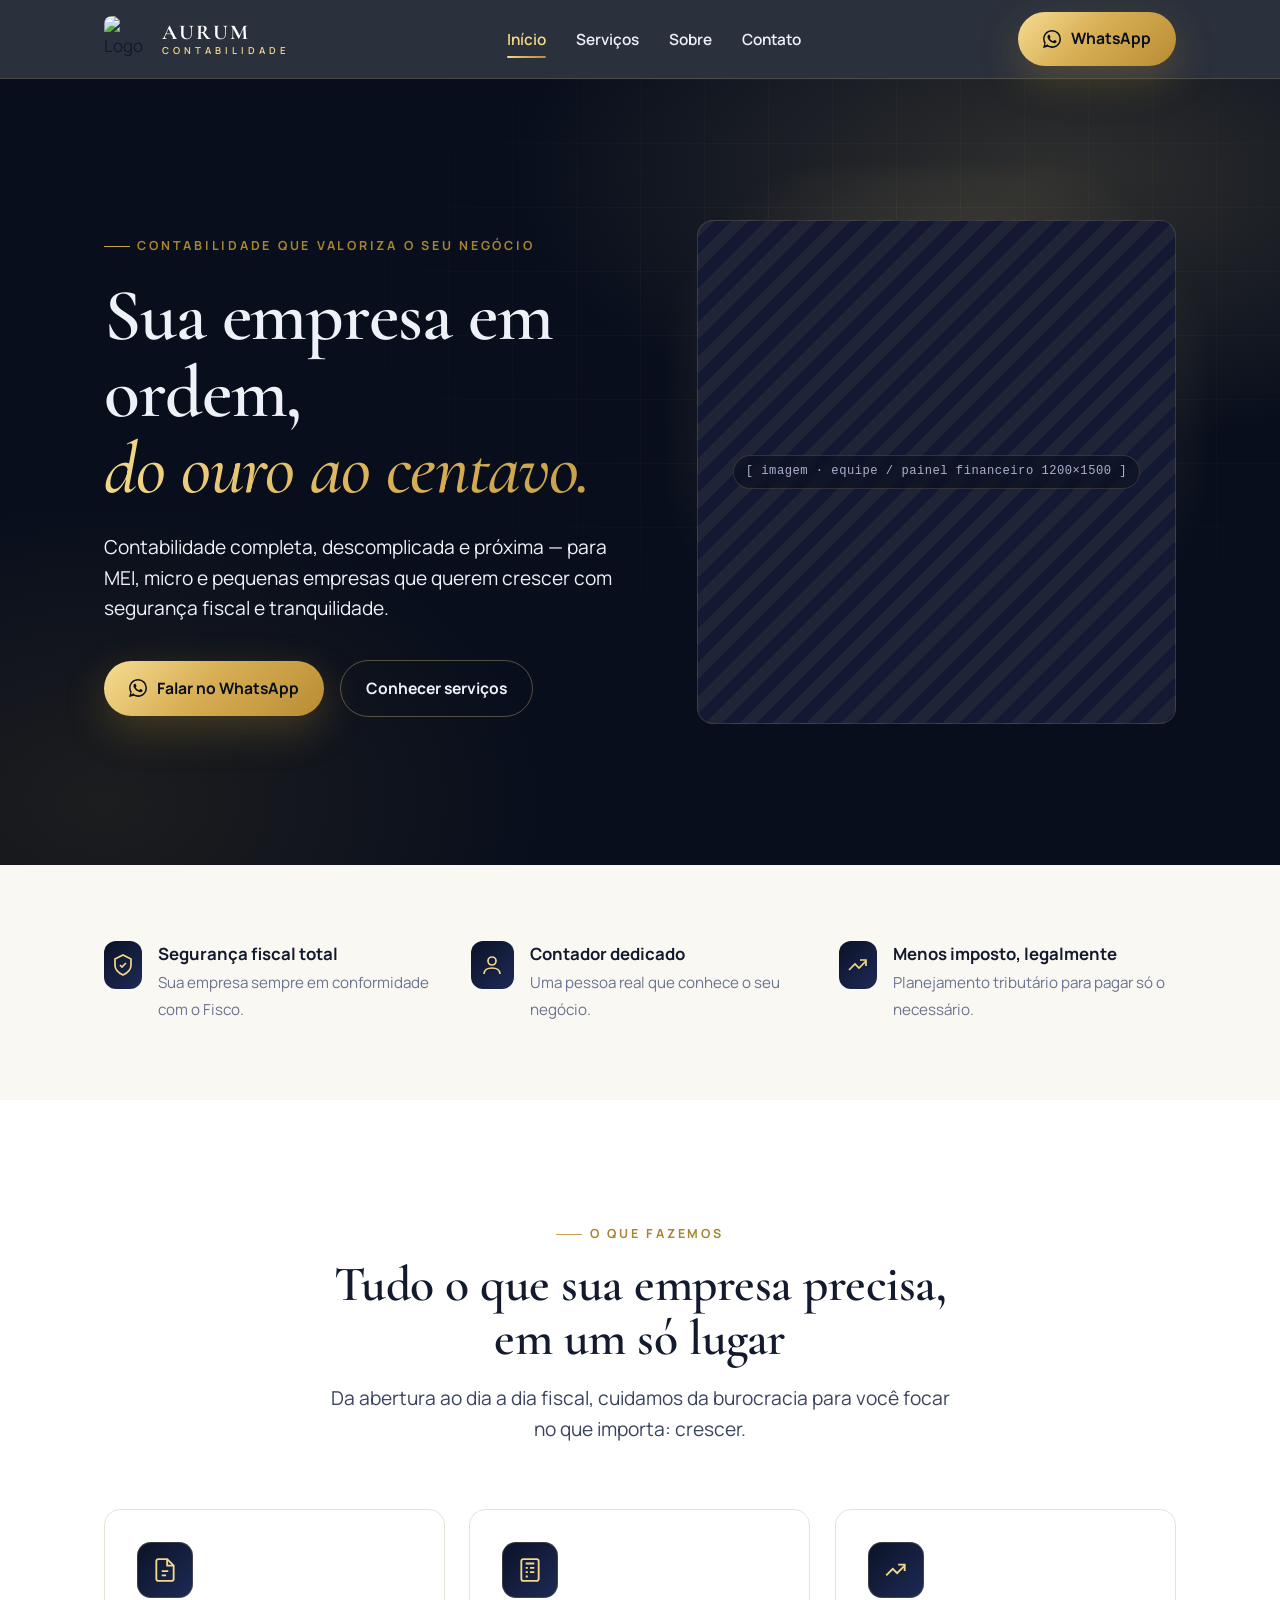
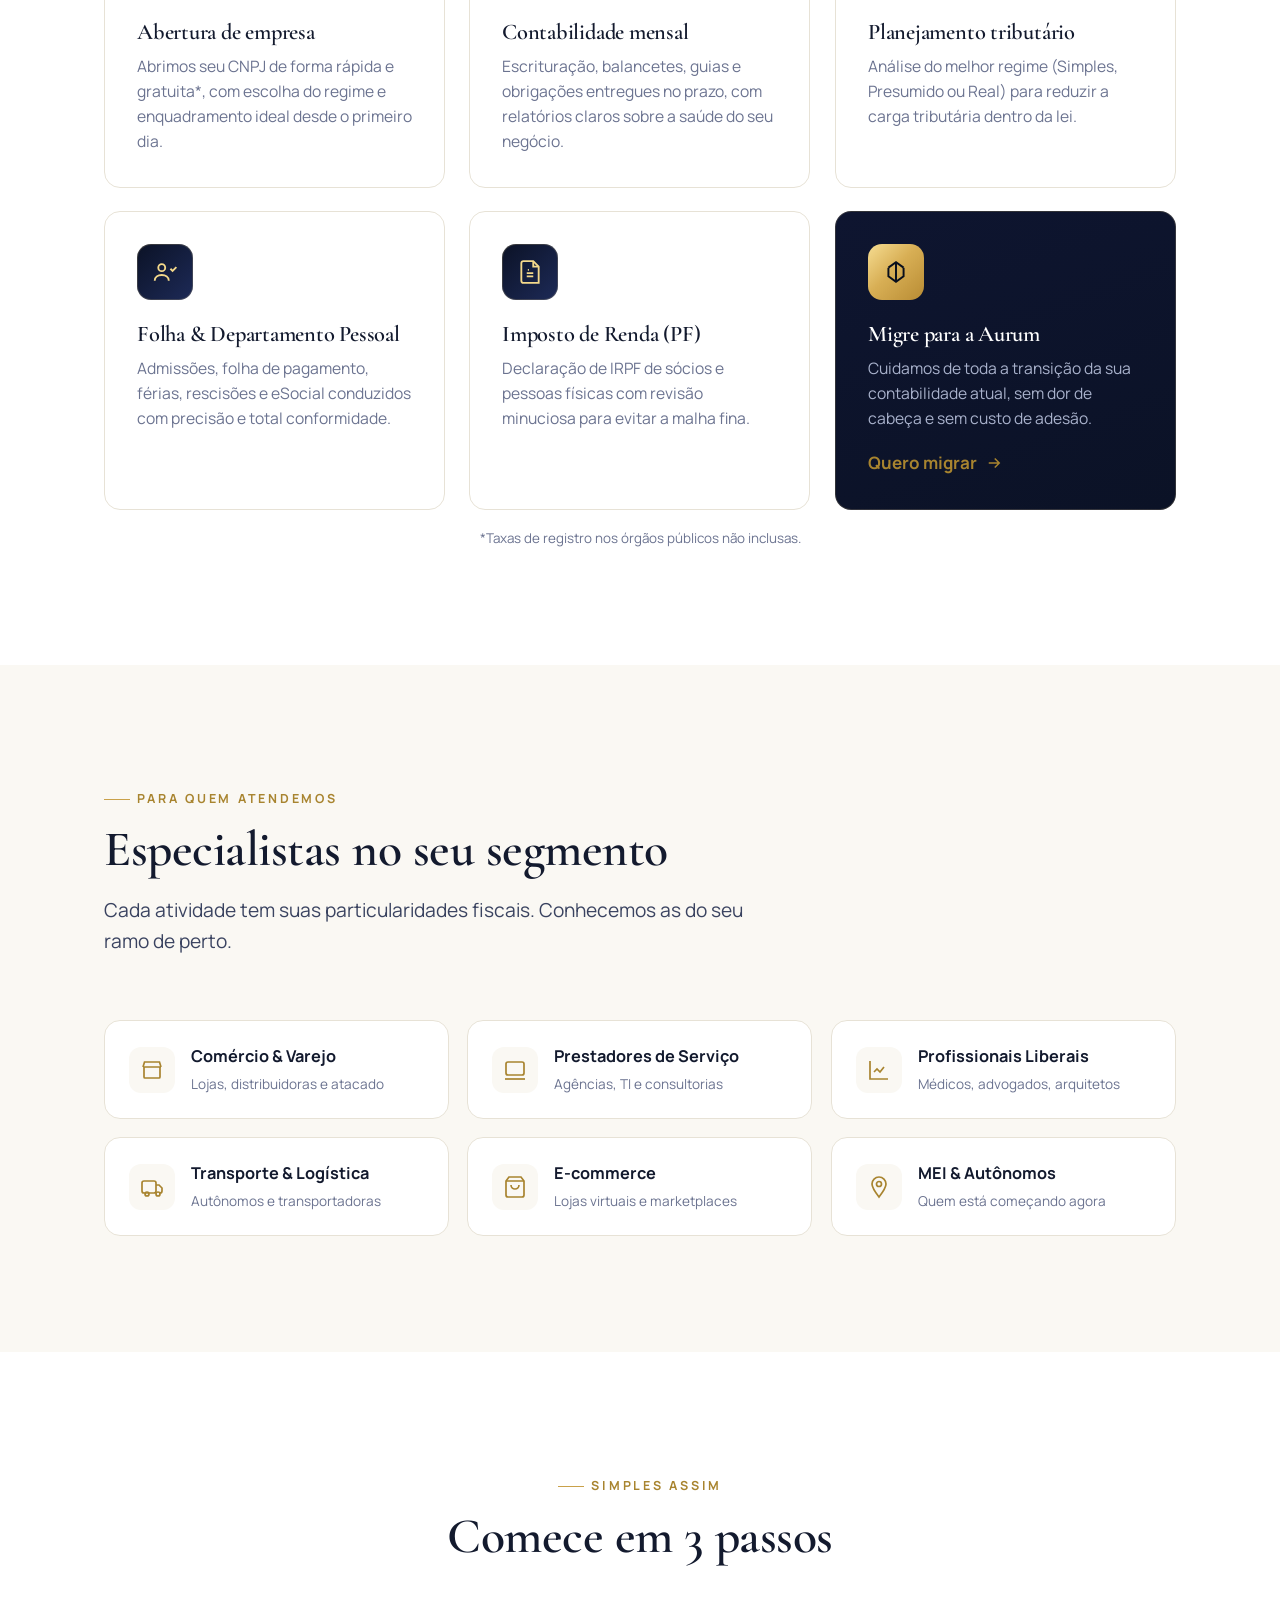
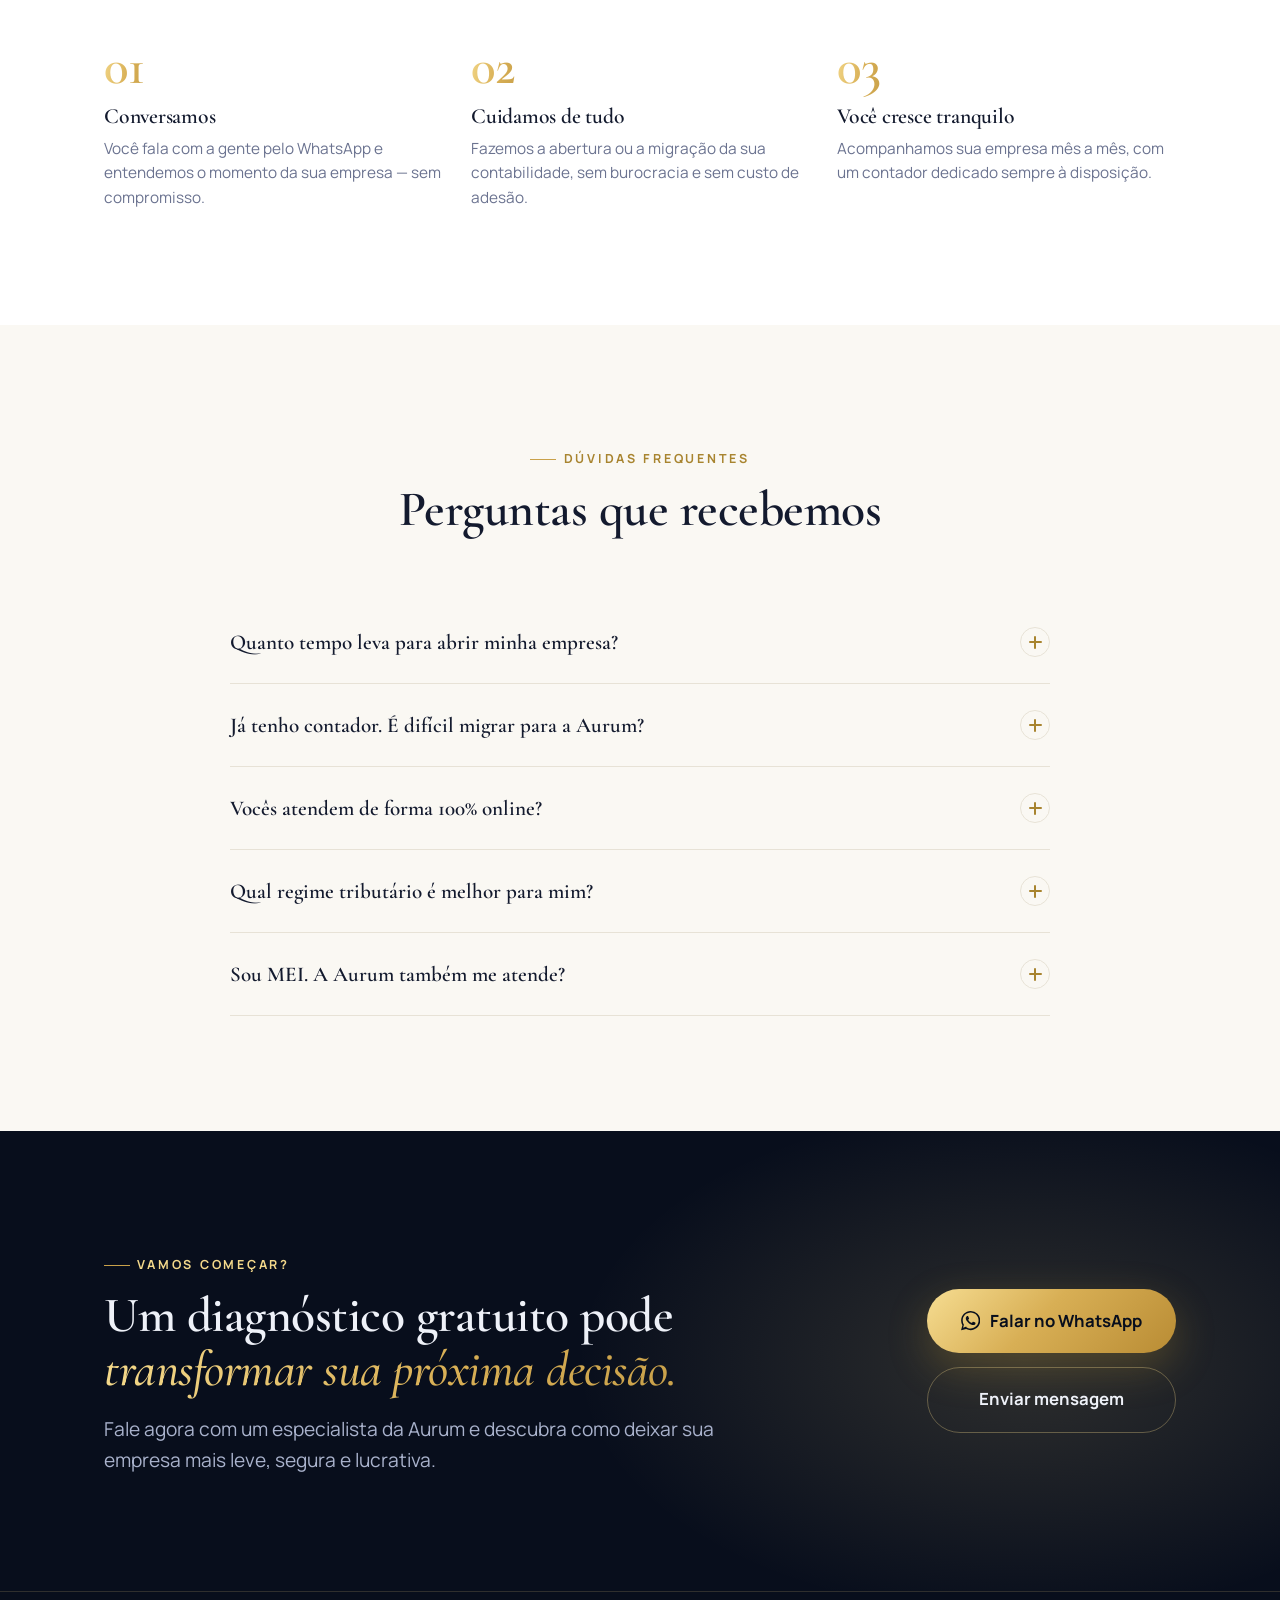
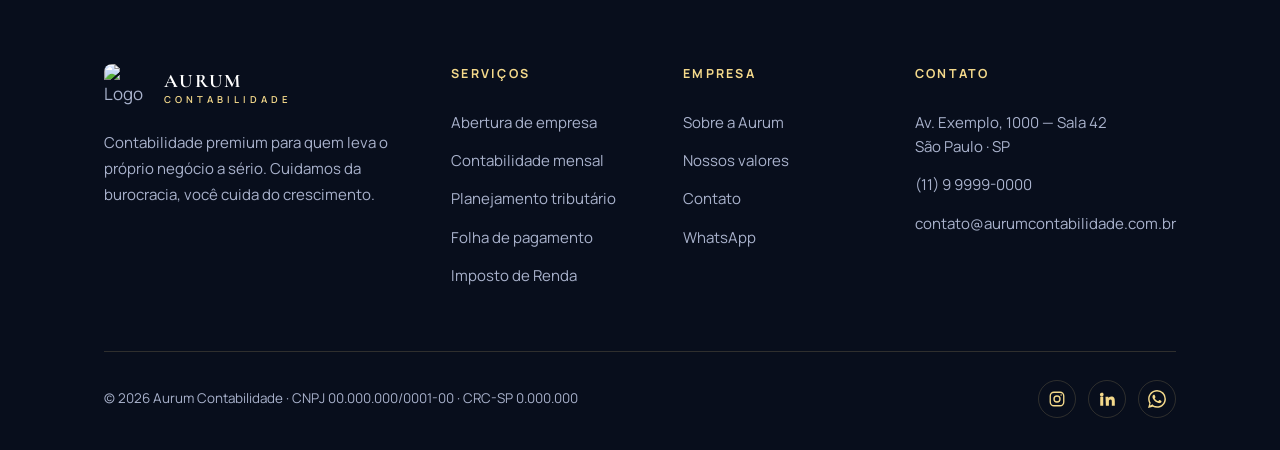
==== index.html @ 4185b1f8 "Add files via upload" ====
<!DOCTYPE html>
<html lang="pt-BR">
<head>
<meta charset="UTF-8" />
<meta name="viewport" content="width=device-width, initial-scale=1.0" />
<title>Aurum Contabilidade — Contabilidade premium para sua empresa crescer</title>
<meta name="description" content="Contabilidade completa para MEI, micro e pequenas empresas. Abertura de empresa, contabilidade mensal, planejamento tributário e folha de pagamento." />
<link rel="stylesheet" href="styles.css" />
</head>
<body>

<!-- ============ HEADER ============ -->
<header class="site-header">
  <div class="wrap">
    <nav class="nav" aria-label="Navegação principal">
      <a href="index.html" class="brand" aria-label="Aurum Contabilidade — Início">
        <img src="assets/logo-aurum.jpeg" alt="Logo Aurum Contabilidade" />
        <span class="brand-txt">
          <span class="b1">AURUM</span>
          <span class="b2">CONTABILIDADE</span>
        </span>
      </a>
      <ul class="nav-links">
        <li><a href="index.html" class="active">Início</a></li>
        <li><a href="servicos.html">Serviços</a></li>
        <li><a href="sobre.html">Sobre</a></li>
        <li><a href="contato.html">Contato</a></li>
      </ul>
      <div class="nav-cta">
        <a href="https://wa.me/5511999990000?text=Ol%C3%A1!%20Gostaria%20de%20falar%20com%20a%20Aurum%20Contabilidade." class="btn btn-gold" target="_blank" rel="noopener">
          <svg class="ico" viewBox="0 0 24 24" fill="currentColor"><path d="M.057 24l1.687-6.163a11.867 11.867 0 01-1.587-5.946C.16 5.335 5.495 0 12.05 0a11.82 11.82 0 018.413 3.488 11.82 11.82 0 013.48 8.414c-.003 6.557-5.338 11.892-11.893 11.892a11.9 11.9 0 01-5.688-1.448L.057 24zM6.597 20.13c1.676.995 3.276 1.591 5.392 1.592 5.448 0 9.886-4.434 9.889-9.885.002-5.462-4.415-9.89-9.881-9.892-5.452 0-9.887 4.434-9.889 9.884a9.86 9.86 0 001.523 5.27l-.999 3.648 3.965-1.617zm11.387-5.464c-.074-.124-.272-.198-.57-.347-.297-.149-1.758-.868-2.031-.967-.272-.099-.47-.149-.669.149-.198.297-.768.967-.941 1.165-.173.198-.347.223-.644.074-.297-.149-1.255-.462-2.39-1.475-.883-.788-1.48-1.761-1.653-2.059-.173-.297-.018-.458.13-.606.134-.133.297-.347.446-.521.151-.172.2-.296.3-.495.099-.198.05-.372-.025-.521-.075-.148-.669-1.611-.916-2.206-.242-.579-.487-.501-.669-.51l-.57-.01c-.198 0-.52.074-.792.372s-1.04 1.016-1.04 2.479 1.065 2.876 1.213 3.074c.149.198 2.095 3.2 5.076 4.487.709.306 1.263.489 1.694.626.712.226 1.36.194 1.872.118.571-.085 1.758-.719 2.006-1.413.248-.695.248-1.29.173-1.414z"/></svg>
          <span class="btn-text-hide">WhatsApp</span>
        </a>
        <button class="nav-toggle" aria-label="Abrir menu"><span></span><span></span><span></span></button>
      </div>
    </nav>
  </div>
</header>

<!-- ============ HERO ============ -->
<section class="hero">
  <div class="wrap">
    <div class="hero-grid">
      <div class="hero-copy reveal">
        <span class="eyebrow">Contabilidade que valoriza o seu negócio</span>
        <h1 class="display">Sua empresa em ordem,<br><span class="gold-text serif-em">do ouro ao centavo.</span></h1>
        <p class="lead">Contabilidade completa, descomplicada e próxima — para MEI, micro e pequenas empresas que querem crescer com segurança fiscal e tranquilidade.</p>
        <div class="hero-actions">
          <a href="https://wa.me/5511999990000?text=Ol%C3%A1!%20Quero%20um%20diagn%C3%B3stico%20gratuito%20da%20Aurum." class="btn btn-gold" target="_blank" rel="noopener">
            <svg class="ico" viewBox="0 0 24 24" fill="currentColor"><path d="M.057 24l1.687-6.163a11.867 11.867 0 01-1.587-5.946C.16 5.335 5.495 0 12.05 0a11.82 11.82 0 018.413 3.488 11.82 11.82 0 013.48 8.414c-.003 6.557-5.338 11.892-11.893 11.892a11.9 11.9 0 01-5.688-1.448L.057 24zM6.597 20.13c1.676.995 3.276 1.591 5.392 1.592 5.448 0 9.886-4.434 9.889-9.885.002-5.462-4.415-9.89-9.881-9.892-5.452 0-9.887 4.434-9.889 9.884a9.86 9.86 0 001.523 5.27l-.999 3.648 3.965-1.617zm11.387-5.464c-.074-.124-.272-.198-.57-.347-.297-.149-1.758-.868-2.031-.967-.272-.099-.47-.149-.669.149-.198.297-.768.967-.941 1.165-.173.198-.347.223-.644.074-.297-.149-1.255-.462-2.39-1.475-.883-.788-1.48-1.761-1.653-2.059-.173-.297-.018-.458.13-.606.134-.133.297-.347.446-.521.151-.172.2-.296.3-.495.099-.198.05-.372-.025-.521-.075-.148-.669-1.611-.916-2.206-.242-.579-.487-.501-.669-.51l-.57-.01c-.198 0-.52.074-.792.372s-1.04 1.016-1.04 2.479 1.065 2.876 1.213 3.074c.149.198 2.095 3.2 5.076 4.487.709.306 1.263.489 1.694.626.712.226 1.36.194 1.872.118.571-.085 1.758-.719 2.006-1.413.248-.695.248-1.29.173-1.414z"/></svg>
            Falar no WhatsApp
          </a>
          <a href="servicos.html" class="btn btn-outline">Conhecer serviços</a>
        </div>
      </div>
      <div class="hero-visual reveal d2">
        <div class="glow"></div>
        <div class="ph on-dark" style="height: clamp(340px, 56vh, 560px);">
          <span class="ph-label">[ imagem · equipe / painel financeiro 1200×1500 ]</span>
        </div>
      </div>
    </div>
  </div>
</section>

<!-- ============ TRUST / VALUE STRIP ============ -->
<section class="section--tight cream">
  <div class="wrap">
    <div class="grid grid-3" style="gap:30px;">
      <div class="reveal" style="display:flex;gap:16px;align-items:flex-start;">
        <span class="ico-badge" style="margin:0;width:48px;height:48px;border-radius:12px;background:linear-gradient(135deg,var(--navy-900),var(--navy-700));display:grid;place-items:center;color:var(--gold-300);">
          <svg viewBox="0 0 24 24" width="24" height="24" fill="none" stroke="currentColor" stroke-width="1.7"><path d="M12 2l8 4v6c0 5-3.5 8-8 10-4.5-2-8-5-8-10V6l8-4z"/><path d="M9 12l2 2 4-4"/></svg>
        </span>
        <div><b style="display:block;font-size:1.05rem;">Segurança fiscal total</b><span style="color:var(--muted);font-size:.95rem;">Sua empresa sempre em conformidade com o Fisco.</span></div>
      </div>
      <div class="reveal d1" style="display:flex;gap:16px;align-items:flex-start;">
        <span class="ico-badge" style="margin:0;width:48px;height:48px;border-radius:12px;background:linear-gradient(135deg,var(--navy-900),var(--navy-700));display:grid;place-items:center;color:var(--gold-300);">
          <svg viewBox="0 0 24 24" width="24" height="24" fill="none" stroke="currentColor" stroke-width="1.7"><circle cx="12" cy="8" r="4"/><path d="M4 21c0-4 3.6-6 8-6s8 2 8 6"/></svg>
        </span>
        <div><b style="display:block;font-size:1.05rem;">Contador dedicado</b><span style="color:var(--muted);font-size:.95rem;">Uma pessoa real que conhece o seu negócio.</span></div>
      </div>
      <div class="reveal d2" style="display:flex;gap:16px;align-items:flex-start;">
        <span class="ico-badge" style="margin:0;width:48px;height:48px;border-radius:12px;background:linear-gradient(135deg,var(--navy-900),var(--navy-700));display:grid;place-items:center;color:var(--gold-300);">
          <svg viewBox="0 0 24 24" width="24" height="24" fill="none" stroke="currentColor" stroke-width="1.7"><path d="M3 17l6-6 4 4 7-7"/><path d="M14 7h6v6"/></svg>
        </span>
        <div><b style="display:block;font-size:1.05rem;">Menos imposto, legalmente</b><span style="color:var(--muted);font-size:.95rem;">Planejamento tributário para pagar só o necessário.</span></div>
      </div>
    </div>
  </div>
</section>

<!-- ============ SERVIÇOS ============ -->
<section class="section" id="servicos">
  <div class="wrap">
    <div class="section-head center reveal">
      <span class="eyebrow">O que fazemos</span>
      <h2 class="h2">Tudo o que sua empresa precisa,<br>em um só lugar</h2>
      <p class="lead">Da abertura ao dia a dia fiscal, cuidamos da burocracia para você focar no que importa: crescer.</p>
    </div>
    <div class="grid grid-3">
      <article class="card reveal">
        <span class="ico-badge"><svg viewBox="0 0 24 24" fill="none" stroke="currentColor" stroke-width="1.7"><path d="M14 2H6a2 2 0 00-2 2v16a2 2 0 002 2h12a2 2 0 002-2V8z"/><path d="M14 2v6h6"/><path d="M9 13h6M9 17h4"/></svg></span>
        <h3>Abertura de empresa</h3>
        <p>Abrimos seu CNPJ de forma rápida e gratuita*, com escolha do regime e enquadramento ideal desde o primeiro dia.</p>
      </article>
      <article class="card reveal d1">
        <span class="ico-badge"><svg viewBox="0 0 24 24" fill="none" stroke="currentColor" stroke-width="1.7"><rect x="4" y="2" width="16" height="20" rx="2"/><path d="M8 6h8M8 10h2M12 10h4M8 14h2M12 14h4M8 18h2"/></svg></span>
        <h3>Contabilidade mensal</h3>
        <p>Escrituração, balancetes, guias e obrigações entregues no prazo, com relatórios claros sobre a saúde do seu negócio.</p>
      </article>
      <article class="card reveal d2">
        <span class="ico-badge"><svg viewBox="0 0 24 24" fill="none" stroke="currentColor" stroke-width="1.7"><path d="M3 17l6-6 4 4 7-7"/><path d="M14 7h6v6"/></svg></span>
        <h3>Planejamento tributário</h3>
        <p>Análise do melhor regime (Simples, Presumido ou Real) para reduzir a carga tributária dentro da lei.</p>
      </article>
      <article class="card reveal">
        <span class="ico-badge"><svg viewBox="0 0 24 24" fill="none" stroke="currentColor" stroke-width="1.7"><circle cx="9" cy="8" r="3.2"/><path d="M2.5 20c0-3.3 2.9-5.2 6.5-5.2s6.5 1.9 6.5 5.2"/><path d="M17 9l2 2 3.5-3.5"/></svg></span>
        <h3>Folha & Departamento Pessoal</h3>
        <p>Admissões, folha de pagamento, férias, rescisões e eSocial conduzidos com precisão e total conformidade.</p>
      </article>
      <article class="card reveal d1">
        <span class="ico-badge"><svg viewBox="0 0 24 24" fill="none" stroke="currentColor" stroke-width="1.7"><path d="M6 2h9l5 5v15a0 0 0 010 0H6a2 2 0 01-2-2V4a2 2 0 012-2z"/><path d="M15 2v5h5"/><path d="M9 13h6M9 16h6M10 10h1"/></svg></span>
        <h3>Imposto de Renda (PF)</h3>
        <p>Declaração de IRPF de sócios e pessoas físicas com revisão minuciosa para evitar a malha fina.</p>
      </article>
      <article class="card card-dark reveal d2" style="display:flex;flex-direction:column;justify-content:space-between;">
        <div>
          <span class="ico-badge" style="background:var(--gold-grad);color:var(--navy-950);box-shadow:none;"><svg viewBox="0 0 24 24" fill="none" stroke="currentColor" stroke-width="1.8"><path d="M12 3v18M5 8l7-5 7 5"/><path d="M5 8v8l7 5 7-5V8"/></svg></span>
          <h3 style="color:#fff;">Migre para a Aurum</h3>
          <p>Cuidamos de toda a transição da sua contabilidade atual, sem dor de cabeça e sem custo de adesão.</p>
        </div>
        <a href="contato.html" class="link-arrow" style="margin-top:18px;">Quero migrar <svg viewBox="0 0 24 24" width="18" height="18" fill="none" stroke="currentColor" stroke-width="2"><path d="M5 12h14M13 6l6 6-6 6"/></svg></a>
      </article>
    </div>
    <p style="text-align:center;margin-top:18px;font-size:.84rem;color:var(--muted);">*Taxas de registro nos órgãos públicos não inclusas.</p>
  </div>
</section>

<!-- ============ SEGMENTOS ============ -->
<section class="section cream">
  <div class="wrap">
    <div class="section-head reveal">
      <span class="eyebrow">Para quem atendemos</span>
      <h2 class="h2">Especialistas no seu segmento</h2>
      <p class="lead">Cada atividade tem suas particularidades fiscais. Conhecemos as do seu ramo de perto.</p>
    </div>
    <div class="seg-grid">
      <div class="seg reveal"><span class="si"><svg viewBox="0 0 24 24" fill="none" stroke="currentColor" stroke-width="1.7"><path d="M3 9l1.5-5h15L21 9M4 9v10a1 1 0 001 1h14a1 1 0 001-1V9M3 9h18"/></svg></span><div><b>Comércio & Varejo</b><span>Lojas, distribuidoras e atacado</span></div></div>
      <div class="seg reveal d1"><span class="si"><svg viewBox="0 0 24 24" fill="none" stroke="currentColor" stroke-width="1.7"><rect x="3" y="4" width="18" height="13" rx="2"/><path d="M2 21h20"/></svg></span><div><b>Prestadores de Serviço</b><span>Agências, TI e consultorias</span></div></div>
      <div class="seg reveal d2"><span class="si"><svg viewBox="0 0 24 24" fill="none" stroke="currentColor" stroke-width="1.7"><path d="M3 3v18h18"/><path d="M7 14l3-3 3 3 4-5"/></svg></span><div><b>Profissionais Liberais</b><span>Médicos, advogados, arquitetos</span></div></div>
      <div class="seg reveal"><span class="si"><svg viewBox="0 0 24 24" fill="none" stroke="currentColor" stroke-width="1.7"><rect x="2" y="6" width="14" height="12" rx="2"/><path d="M16 10h3l3 3v3a2 2 0 01-2 2h-1"/><circle cx="7" cy="19" r="2"/><circle cx="18" cy="19" r="2"/></svg></span><div><b>Transporte & Logística</b><span>Autônomos e transportadoras</span></div></div>
      <div class="seg reveal d1"><span class="si"><svg viewBox="0 0 24 24" fill="none" stroke="currentColor" stroke-width="1.7"><path d="M6 2L3 6v14a2 2 0 002 2h14a2 2 0 002-2V6l-3-4z"/><path d="M3 6h18M16 10a4 4 0 01-8 0"/></svg></span><div><b>E-commerce</b><span>Lojas virtuais e marketplaces</span></div></div>
      <div class="seg reveal d2"><span class="si"><svg viewBox="0 0 24 24" fill="none" stroke="currentColor" stroke-width="1.7"><path d="M12 2a7 7 0 00-7 7c0 4 7 13 7 13s7-9 7-13a7 7 0 00-7-7z"/><circle cx="12" cy="9" r="2.5"/></svg></span><div><b>MEI & Autônomos</b><span>Quem está começando agora</span></div></div>
    </div>
  </div>
</section>

<!-- ============ COMO FUNCIONA ============ -->
<section class="section">
  <div class="wrap">
    <div class="section-head center reveal">
      <span class="eyebrow">Simples assim</span>
      <h2 class="h2">Comece em 3 passos</h2>
    </div>
    <div class="steps">
      <div class="step reveal"><span class="num">01</span><h3>Conversamos</h3><p>Você fala com a gente pelo WhatsApp e entendemos o momento da sua empresa — sem compromisso.</p></div>
      <div class="step reveal d1"><span class="num">02</span><h3>Cuidamos de tudo</h3><p>Fazemos a abertura ou a migração da sua contabilidade, sem burocracia e sem custo de adesão.</p></div>
      <div class="step reveal d2"><span class="num">03</span><h3>Você cresce tranquilo</h3><p>Acompanhamos sua empresa mês a mês, com um contador dedicado sempre à disposição.</p></div>
    </div>
  </div>
</section>

<!-- ============ FAQ ============ -->
<section class="section cream">
  <div class="wrap">
    <div class="section-head center reveal">
      <span class="eyebrow">Dúvidas frequentes</span>
      <h2 class="h2">Perguntas que recebemos</h2>
    </div>
    <div class="faq reveal">
      <div class="faq-item"><button class="faq-q">Quanto tempo leva para abrir minha empresa?<span class="pm"></span></button><div class="faq-a"><p>O prazo varia conforme a cidade e o tipo de atividade, mas em média o CNPJ sai entre 3 e 10 dias úteis. Cuidamos de toda a documentação e acompanhamos cada etapa nos órgãos públicos.</p></div></div>
      <div class="faq-item"><button class="faq-q">Já tenho contador. É difícil migrar para a Aurum?<span class="pm"></span></button><div class="faq-a"><p>Não. A migração é simples e nós conduzimos todo o processo: solicitamos os documentos ao contador anterior, organizamos a transição e você não paga taxa de adesão. Em poucos dias está tudo no nosso sistema.</p></div></div>
      <div class="faq-item"><button class="faq-q">Vocês atendem de forma 100% online?<span class="pm"></span></button><div class="faq-a"><p>Sim. Atendemos empresas de todo o Brasil de forma digital, com plataforma online e contato direto por WhatsApp. Também recebemos clientes presencialmente em nosso escritório quando preferirem.</p></div></div>
      <div class="faq-item"><button class="faq-q">Qual regime tributário é melhor para mim?<span class="pm"></span></button><div class="faq-a"><p>Depende do faturamento, da atividade e da margem do seu negócio. Fazemos um diagnóstico gratuito comparando Simples Nacional, Lucro Presumido e Lucro Real para indicar a opção que reduz legalmente sua carga tributária.</p></div></div>
      <div class="faq-item"><button class="faq-q">Sou MEI. A Aurum também me atende?<span class="pm"></span></button><div class="faq-a"><p>Com certeza. Ajudamos MEIs com a declaração anual (DASN-SIMEI), regularizações e, quando o negócio cresce, com o desenquadramento e a transição para ME de forma planejada.</p></div></div>
    </div>
  </div>
</section>

<!-- ============ CTA FINAL ============ -->
<section class="section dark-950 cta-band">
  <div class="wrap">
    <div class="cta-inner reveal">
      <div>
        <span class="eyebrow">Vamos começar?</span>
        <h2 class="h2" style="margin-top:14px;">Um diagnóstico gratuito pode<br><span class="gold-text serif-em">transformar sua próxima decisão.</span></h2>
        <p class="lead" style="margin-top:18px;">Fale agora com um especialista da Aurum e descubra como deixar sua empresa mais leve, segura e lucrativa.</p>
      </div>
      <div style="display:flex;flex-direction:column;gap:14px;">
        <a href="https://wa.me/5511999990000?text=Ol%C3%A1!%20Quero%20um%20diagn%C3%B3stico%20gratuito." class="btn btn-gold" target="_blank" rel="noopener" style="font-size:1.05rem;padding:1.1em 2em;">
          <svg class="ico" viewBox="0 0 24 24" fill="currentColor"><path d="M.057 24l1.687-6.163a11.867 11.867 0 01-1.587-5.946C.16 5.335 5.495 0 12.05 0a11.82 11.82 0 018.413 3.488 11.82 11.82 0 013.48 8.414c-.003 6.557-5.338 11.892-11.893 11.892a11.9 11.9 0 01-5.688-1.448L.057 24zM6.597 20.13c1.676.995 3.276 1.591 5.392 1.592 5.448 0 9.886-4.434 9.889-9.885.002-5.462-4.415-9.89-9.881-9.892-5.452 0-9.887 4.434-9.889 9.884a9.86 9.86 0 001.523 5.27l-.999 3.648 3.965-1.617zm11.387-5.464c-.074-.124-.272-.198-.57-.347-.297-.149-1.758-.868-2.031-.967-.272-.099-.47-.149-.669.149-.198.297-.768.967-.941 1.165-.173.198-.347.223-.644.074-.297-.149-1.255-.462-2.39-1.475-.883-.788-1.48-1.761-1.653-2.059-.173-.297-.018-.458.13-.606.134-.133.297-.347.446-.521.151-.172.2-.296.3-.495.099-.198.05-.372-.025-.521-.075-.148-.669-1.611-.916-2.206-.242-.579-.487-.501-.669-.51l-.57-.01c-.198 0-.52.074-.792.372s-1.04 1.016-1.04 2.479 1.065 2.876 1.213 3.074c.149.198 2.095 3.2 5.076 4.487.709.306 1.263.489 1.694.626.712.226 1.36.194 1.872.118.571-.085 1.758-.719 2.006-1.413.248-.695.248-1.29.173-1.414z"/></svg>
          Falar no WhatsApp
        </a>
        <a href="contato.html" class="btn btn-outline" style="font-size:1.05rem;padding:1.1em 2em;">Enviar mensagem</a>
      </div>
    </div>
  </div>
</section>

<!-- ============ FOOTER ============ -->
<footer class="footer">
  <div class="wrap">
    <div class="footer-grid">
      <div class="footer-about">
        <a href="index.html" class="brand">
          <img src="assets/logo-aurum.jpeg" alt="Logo Aurum Contabilidade" style="height:48px;width:48px;object-fit:cover;border-radius:8px;" />
          <span class="brand-txt"><span class="b1">AURUM</span><span class="b2">CONTABILIDADE</span></span>
        </a>
        <p>Contabilidade premium para quem leva o próprio negócio a sério. Cuidamos da burocracia, você cuida do crescimento.</p>
      </div>
      <div class="footer-col">
        <h4>Serviços</h4>
        <a href="servicos.html">Abertura de empresa</a>
        <a href="servicos.html">Contabilidade mensal</a>
        <a href="servicos.html">Planejamento tributário</a>
        <a href="servicos.html">Folha de pagamento</a>
        <a href="servicos.html">Imposto de Renda</a>
      </div>
      <div class="footer-col">
        <h4>Empresa</h4>
        <a href="sobre.html">Sobre a Aurum</a>
        <a href="sobre.html">Nossos valores</a>
        <a href="contato.html">Contato</a>
        <a href="https://wa.me/5511999990000" target="_blank" rel="noopener">WhatsApp</a>
      </div>
      <div class="footer-col">
        <h4>Contato</h4>
        <p>Av. Exemplo, 1000 — Sala 42<br>São Paulo · SP</p>
        <a href="tel:+5511999990000">(11) 9 9999-0000</a>
        <a href="mailto:contato@aurumcontabilidade.com.br">contato@aurumcontabilidade.com.br</a>
      </div>
    </div>
    <div class="footer-bottom">
      <span>© 2026 Aurum Contabilidade · CNPJ 00.000.000/0001-00 · CRC-SP 0.000.000</span>
      <div class="socials">
        <a href="#" aria-label="Instagram"><svg viewBox="0 0 24 24" fill="none" stroke="currentColor" stroke-width="1.8"><rect x="3" y="3" width="18" height="18" rx="5"/><circle cx="12" cy="12" r="4"/><circle cx="17.5" cy="6.5" r="1" fill="currentColor" stroke="none"/></svg></a>
        <a href="#" aria-label="LinkedIn"><svg viewBox="0 0 24 24" fill="currentColor"><path d="M4.98 3.5A2.5 2.5 0 002.5 6a2.5 2.5 0 002.48 2.5A2.5 2.5 0 007.5 6a2.5 2.5 0 00-2.52-2.5zM3 9h4v12H3zM10 9h3.8v1.7h.05c.53-1 1.83-2.05 3.77-2.05 4.03 0 4.78 2.65 4.78 6.1V21h-4v-5.4c0-1.3 0-2.95-1.8-2.95-1.8 0-2.08 1.4-2.08 2.85V21h-4z"/></svg></a>
        <a href="https://wa.me/5511999990000" target="_blank" rel="noopener" aria-label="WhatsApp"><svg viewBox="0 0 24 24" fill="currentColor"><path d="M.057 24l1.687-6.163a11.867 11.867 0 01-1.587-5.946C.16 5.335 5.495 0 12.05 0a11.82 11.82 0 018.413 3.488 11.82 11.82 0 013.48 8.414c-.003 6.557-5.338 11.892-11.893 11.892a11.9 11.9 0 01-5.688-1.448L.057 24zM6.597 20.13c1.676.995 3.276 1.591 5.392 1.592 5.448 0 9.886-4.434 9.889-9.885.002-5.462-4.415-9.89-9.881-9.892-5.452 0-9.887 4.434-9.889 9.884a9.86 9.86 0 001.523 5.27l-.999 3.648 3.965-1.617zm11.387-5.464c-.074-.124-.272-.198-.57-.347-.297-.149-1.758-.868-2.031-.967-.272-.099-.47-.149-.669.149-.198.297-.768.967-.941 1.165-.173.198-.347.223-.644.074-.297-.149-1.255-.462-2.39-1.475-.883-.788-1.48-1.761-1.653-2.059-.173-.297-.018-.458.13-.606.134-.133.297-.347.446-.521.151-.172.2-.296.3-.495.099-.198.05-.372-.025-.521-.075-.148-.669-1.611-.916-2.206-.242-.579-.487-.501-.669-.51l-.57-.01c-.198 0-.52.074-.792.372s-1.04 1.016-1.04 2.479 1.065 2.876 1.213 3.074c.149.198 2.095 3.2 5.076 4.487.709.306 1.263.489 1.694.626.712.226 1.36.194 1.872.118.571-.085 1.758-.719 2.006-1.413.248-.695.248-1.29.173-1.414z"/></svg></a>
      </div>
    </div>
  </div>
</footer>


<script src="site.js"></script>
</body>
</html>
---- styles.css ----
/* ============================================================
   AURUM CONTABILIDADE — Design System
   Navy + Gold premium, híbrido claro/escuro
   ============================================================ */

@import url('https://fonts.googleapis.com/css2?family=Cormorant+Garamond:ital,wght@0,500;0,600;0,700;1,500&family=Manrope:wght@400;500;600;700;800&display=swap');

:root {
  /* Navy */
  --navy-950: #080e1c;   /* logo bg */
  --navy-900: #0b1226;
  --navy-850: #0e1530;
  --navy-800: #131c40;
  --navy-700: #1d2a57;
  --navy-600: #2b3a6e;

  /* Gold */
  --gold-100: #faf2db;
  --gold-300: #f4d98b;
  --gold-400: #e7c46a;
  --gold-500: #c9a14a;
  --gold-600: #a8842f;
  --gold-grad: linear-gradient(135deg, #f6dd92 0%, #d8af55 45%, #b98c34 100%);
  --gold-text-grad: linear-gradient(100deg, #f4d98b 0%, #d8af55 60%, #c9a14a 100%);

  /* Light surfaces */
  --cream: #faf8f3;
  --cream-2: #f3efe6;
  --paper: #ffffff;

  /* Text */
  --ink: #131a2e;
  --ink-2: #3a4360;
  --muted: #6b7390;
  --on-dark: #eef1f8;
  --on-dark-muted: #a9b2cc;

  /* Lines */
  --line-light: #e7e2d6;
  --line-dark: rgba(244, 217, 139, 0.16);

  --shadow-sm: 0 1px 2px rgba(11, 18, 38, 0.06), 0 4px 16px rgba(11, 18, 38, 0.05);
  --shadow-md: 0 8px 30px rgba(11, 18, 38, 0.10);
  --shadow-lg: 0 24px 60px rgba(8, 14, 28, 0.18);
  --shadow-gold: 0 14px 40px rgba(176, 138, 47, 0.30);

  --radius: 16px;
  --radius-sm: 10px;
  --radius-lg: 26px;

  --maxw: 1200px;
  --pad: clamp(20px, 5vw, 64px);

  --font-serif: 'Cormorant Garamond', Georgia, serif;
  --font-sans: 'Manrope', system-ui, -apple-system, sans-serif;
}

* { margin: 0; padding: 0; box-sizing: border-box; }

html { scroll-behavior: smooth; -webkit-text-size-adjust: 100%; }

body {
  font-family: var(--font-sans);
  color: var(--ink);
  background: var(--paper);
  line-height: 1.6;
  font-size: 17px;
  -webkit-font-smoothing: antialiased;
  text-rendering: optimizeLegibility;
  overflow-x: hidden;
}

img { max-width: 100%; display: block; }
a { color: inherit; text-decoration: none; }
ul { list-style: none; }

/* ---------- Layout ---------- */
.wrap { max-width: var(--maxw); margin: 0 auto; padding-inline: var(--pad); }
.section { padding-block: clamp(64px, 9vw, 128px); position: relative; }
.section--tight { padding-block: clamp(48px, 6vw, 84px); }

.dark { background: var(--navy-900); color: var(--on-dark); }
.dark-950 { background: var(--navy-950); color: var(--on-dark); }
.cream { background: var(--cream); }

/* ---------- Typography ---------- */
.eyebrow {
  font-family: var(--font-sans);
  font-weight: 700;
  font-size: 0.78rem;
  letter-spacing: 0.22em;
  text-transform: uppercase;
  color: var(--gold-600);
  display: inline-flex;
  align-items: center;
  gap: 0.6em;
}
.eyebrow::before {
  content: "";
  width: 26px; height: 1.5px;
  background: var(--gold-500);
  display: inline-block;
}
.dark .eyebrow, .dark-950 .eyebrow { color: var(--gold-300); }

h1, h2, h3 { font-family: var(--font-serif); font-weight: 600; line-height: 1.08; letter-spacing: -0.01em; }
.display {
  font-size: clamp(2.6rem, 6vw, 4.6rem);
  font-weight: 600;
  line-height: 1.04;
  letter-spacing: -0.015em;
}
.h2 { font-size: clamp(2rem, 4vw, 3.1rem); }
.h3 { font-size: clamp(1.4rem, 2.2vw, 1.85rem); }
.lead { font-size: clamp(1.05rem, 1.5vw, 1.28rem); color: var(--ink-2); max-width: 56ch; }
.dark .lead, .dark-950 .lead { color: var(--on-dark-muted); }
.serif-em { font-family: var(--font-serif); font-style: italic; font-weight: 500; }

.gold-text {
  background: var(--gold-text-grad);
  -webkit-background-clip: text;
  background-clip: text;
  color: transparent;
}

.center { text-align: center; }
.center .lead { margin-inline: auto; }
.section-head { max-width: 64ch; margin-bottom: clamp(40px, 5vw, 64px); }
.section-head.center { margin-inline: auto; }
.section-head .h2 { margin-top: 14px; }
.section-head .lead { margin-top: 18px; }

/* ---------- Buttons ---------- */
.btn {
  display: inline-flex; align-items: center; justify-content: center; gap: 0.6em;
  font-family: var(--font-sans);
  font-weight: 700; font-size: 0.98rem;
  padding: 0.95em 1.6em;
  border-radius: 100px;
  cursor: pointer; border: none;
  transition: transform .25s cubic-bezier(.2,.7,.3,1), box-shadow .25s, background .25s, color .25s;
  white-space: nowrap;
}
.btn:hover { transform: translateY(-2px); }
.btn-gold {
  background: var(--gold-grad);
  color: var(--navy-950);
  box-shadow: var(--shadow-gold);
}
.btn-gold:hover { box-shadow: 0 18px 48px rgba(176,138,47,.42); }
.btn-outline {
  background: transparent; color: var(--ink);
  border: 1.5px solid var(--line-light);
}
.btn-outline:hover { border-color: var(--gold-500); color: var(--gold-600); }
.dark .btn-outline, .dark-950 .btn-outline {
  color: var(--on-dark); border-color: rgba(244,217,139,.32);
}
.dark .btn-outline:hover, .dark-950 .btn-outline:hover {
  border-color: var(--gold-300); color: var(--gold-300);
}
.btn-ghost { background: transparent; padding-inline: 0.4em; color: var(--gold-600); font-weight: 700; }
.dark .btn-ghost, .dark-950 .btn-ghost { color: var(--gold-300); }
.btn .ico { width: 1.15em; height: 1.15em; }

.link-arrow { display: inline-flex; align-items: center; gap: .45em; font-weight: 700; color: var(--gold-600); }
.link-arrow svg { transition: transform .25s; }
.link-arrow:hover svg { transform: translateX(4px); }
.dark .link-arrow, .dark-950 .link-arrow { color: var(--gold-300); }

/* ---------- Header ---------- */
.site-header {
  position: sticky; top: 0; z-index: 100;
  background: rgba(8, 14, 28, 0.86);
  backdrop-filter: blur(14px);
  -webkit-backdrop-filter: blur(14px);
  border-bottom: 1px solid var(--line-dark);
  transition: background .3s, box-shadow .3s;
}
.site-header.scrolled { background: rgba(8,14,28,0.97); box-shadow: 0 10px 30px rgba(0,0,0,.25); }
.nav {
  display: flex; align-items: center; justify-content: space-between;
  height: 78px; gap: 24px;
}
.brand { display: flex; align-items: center; gap: 12px; }
.brand img { height: 46px; width: 46px; object-fit: cover; border-radius: 8px; }
.brand-txt { display: flex; flex-direction: column; line-height: 1; }
.brand-txt .b1 {
  font-family: var(--font-serif); font-weight: 700; font-size: 1.32rem;
  letter-spacing: 0.12em; color: #fff;
}
.brand-txt .b2 {
  font-family: var(--font-sans); font-weight: 600; font-size: 0.6rem;
  letter-spacing: 0.42em; color: var(--gold-300); margin-top: 3px;
}
.nav-links { display: flex; align-items: center; gap: 30px; }
.nav-links a {
  color: var(--on-dark); font-weight: 600; font-size: 0.96rem;
  position: relative; padding: 6px 0; transition: color .2s;
}
.nav-links a:hover, .nav-links a.active { color: var(--gold-300); }
.nav-links a.active::after {
  content: ""; position: absolute; left: 0; right: 0; bottom: -2px; height: 2px;
  background: var(--gold-grad); border-radius: 2px;
}
.nav-cta { display: flex; align-items: center; gap: 14px; }
.nav-toggle { display: none; background: none; border: none; cursor: pointer; padding: 8px; }
.nav-toggle span { display: block; width: 24px; height: 2px; background: var(--gold-300); margin: 5px 0; transition: .3s; border-radius: 2px; }

/* ---------- Hero ---------- */
.hero {
  position: relative; overflow: hidden;
  background: var(--navy-950);
  color: var(--on-dark);
  padding-block: clamp(72px, 11vw, 150px);
}
.hero::before {
  content: ""; position: absolute; inset: 0;
  background:
    radial-gradient(60% 50% at 82% 12%, rgba(244,217,139,.16), transparent 70%),
    radial-gradient(50% 55% at 8% 92%, rgba(176,138,47,.12), transparent 70%);
  pointer-events: none;
}
.hero::after {
  content: ""; position: absolute; inset: 0;
  background-image: linear-gradient(rgba(244,217,139,.05) 1px, transparent 1px),
                    linear-gradient(90deg, rgba(244,217,139,.05) 1px, transparent 1px);
  background-size: 64px 64px;
  -webkit-mask-image: radial-gradient(70% 70% at 70% 30%, #000, transparent 75%);
  mask-image: radial-gradient(70% 70% at 70% 30%, #000, transparent 75%);
  pointer-events: none;
}
.hero .wrap { position: relative; z-index: 2; }
.hero-grid { display: grid; grid-template-columns: 1.05fr 0.95fr; gap: clamp(40px, 5vw, 80px); align-items: center; }
.hero h1 { margin: 22px 0 0; }
.hero .lead { margin: 24px 0 36px; color: #eef1f8; }
.hero .btn-outline { color: #eef1f8; border-color: rgba(244,217,139,.32); }
.hero .btn-outline:hover { border-color: var(--gold-300); color: var(--gold-300); }
.hero-actions { display: flex; flex-wrap: wrap; gap: 16px; align-items: center; }
.hero-trust { display: flex; gap: 30px; margin-top: 44px; flex-wrap: wrap; }
.hero-trust .ht { display: flex; flex-direction: column; gap: 2px; }
.hero-trust .ht b { font-family: var(--font-serif); font-size: 2.1rem; font-weight: 600; color: var(--gold-300); line-height: 1; }
.hero-trust .ht span { font-size: 0.84rem; color: var(--on-dark-muted); }

/* Decorative hero card */
.hero-visual { position: relative; }
.hero-visual .glow { position: absolute; inset: -10% -6%; background: radial-gradient(circle at 50% 40%, rgba(244,217,139,.22), transparent 65%); filter: blur(8px); }

/* ---------- Placeholder media ---------- */
.ph {
  position: relative; overflow: hidden;
  border-radius: var(--radius);
  background-color: var(--cream-2);
  background-image: repeating-linear-gradient(135deg, rgba(11,18,38,.05) 0 12px, rgba(11,18,38,.02) 12px 24px);
  display: grid; place-items: center;
  color: var(--muted);
}
.ph.on-dark {
  background-color: var(--navy-850);
  background-image: repeating-linear-gradient(135deg, rgba(244,217,139,.08) 0 12px, rgba(244,217,139,.02) 12px 24px);
  color: var(--on-dark-muted);
  border: 1px solid var(--line-dark);
}
.ph .ph-label {
  font-family: ui-monospace, 'SF Mono', Menlo, monospace;
  font-size: 0.76rem; letter-spacing: .04em;
  padding: 6px 12px; border-radius: 100px;
  background: rgba(255,255,255,.7); backdrop-filter: blur(4px);
}
.ph.on-dark .ph-label { background: rgba(8,14,28,.55); border: 1px solid var(--line-dark); }

/* ---------- Cards ---------- */
.grid { display: grid; gap: 24px; }
.grid-2 { grid-template-columns: repeat(2, 1fr); }
.grid-3 { grid-template-columns: repeat(3, 1fr); }
.grid-4 { grid-template-columns: repeat(4, 1fr); }

.card {
  background: var(--paper);
  border: 1px solid var(--line-light);
  border-radius: var(--radius);
  padding: 32px;
  transition: transform .3s cubic-bezier(.2,.7,.3,1), box-shadow .3s, border-color .3s;
}
.card:hover { transform: translateY(-5px); box-shadow: var(--shadow-md); border-color: var(--gold-400); }
.card .ico-badge {
  width: 56px; height: 56px; border-radius: 14px;
  display: grid; place-items: center; margin-bottom: 22px;
  background: linear-gradient(135deg, var(--navy-900), var(--navy-700));
  color: var(--gold-300);
  box-shadow: inset 0 0 0 1px rgba(244,217,139,.18);
}
.card .ico-badge svg { width: 26px; height: 26px; }
.card h3 { font-size: 1.4rem; margin-bottom: 10px; }
.card p { color: var(--muted); font-size: 0.98rem; }

.card-dark {
  background: linear-gradient(160deg, var(--navy-850), var(--navy-900));
  border: 1px solid var(--line-dark);
  color: var(--on-dark);
}
.card-dark:hover { border-color: rgba(244,217,139,.4); }
.card-dark p { color: var(--on-dark-muted); }

/* Segment chips */
.seg-grid { display: grid; grid-template-columns: repeat(3, 1fr); gap: 18px; }
.seg {
  display: flex; align-items: center; gap: 16px;
  padding: 22px 24px; border-radius: var(--radius);
  background: var(--paper); border: 1px solid var(--line-light);
  transition: .3s; cursor: default;
}
.seg:hover { border-color: var(--gold-400); transform: translateY(-3px); box-shadow: var(--shadow-sm); }
.seg .si { width: 46px; height: 46px; border-radius: 12px; flex: none; display: grid; place-items: center; background: var(--cream); color: var(--gold-600); }
.seg .si svg { width: 24px; height: 24px; }
.seg b { font-size: 1.02rem; font-weight: 700; display: block; }
.seg span { font-size: 0.85rem; color: var(--muted); }

/* Numbers / stats */
.stats { display: grid; grid-template-columns: repeat(4, 1fr); gap: 1px; background: var(--line-dark); border-radius: var(--radius); overflow: hidden; }
.stats .stat { background: var(--navy-900); padding: 36px 28px; text-align: center; }
.stats .stat b { display: block; font-family: var(--font-serif); font-size: clamp(2.4rem,4vw,3.4rem); font-weight: 600; line-height: 1; }
.stats .stat span { color: var(--on-dark-muted); font-size: 0.9rem; margin-top: 10px; display: block; }

/* Steps */
.steps { display: grid; grid-template-columns: repeat(3, 1fr); gap: 28px; counter-reset: step; }
.step { position: relative; padding-top: 14px; }
.step .num {
  font-family: var(--font-serif); font-size: 3.2rem; font-weight: 600;
  line-height: 1; color: transparent;
  background: var(--gold-text-grad); -webkit-background-clip: text; background-clip: text;
}
.step h3 { font-size: 1.35rem; margin: 12px 0 8px; }
.step p { color: var(--muted); font-size: 0.96rem; }

/* Feature list */
.feat-list { display: grid; gap: 22px; }
.feat-list li { display: flex; gap: 16px; align-items: flex-start; }
.feat-list .ck {
  flex: none; width: 30px; height: 30px; border-radius: 50%;
  background: var(--gold-grad); color: var(--navy-950);
  display: grid; place-items: center; margin-top: 2px;
}
.feat-list .ck svg { width: 16px; height: 16px; }
.feat-list b { font-weight: 700; }
.feat-list p { font-size: 0.95rem; color: var(--muted); margin-top: 2px; }
.dark .feat-list p, .dark-950 .feat-list p { color: var(--on-dark-muted); }

/* FAQ */
.faq { max-width: 820px; margin-inline: auto; }
.faq-item { border-bottom: 1px solid var(--line-light); }
.faq-q {
  width: 100%; text-align: left; background: none; border: none; cursor: pointer;
  display: flex; align-items: center; justify-content: space-between; gap: 20px;
  padding: 26px 0; font-family: var(--font-serif); font-size: 1.32rem; font-weight: 600; color: var(--ink);
}
.faq-q .pm { flex: none; width: 30px; height: 30px; border-radius: 50%; border: 1.5px solid var(--line-light); display: grid; place-items: center; transition: .3s; position: relative; }
.faq-q .pm::before, .faq-q .pm::after { content:""; position:absolute; background: var(--gold-600); border-radius: 2px; }
.faq-q .pm::before { width: 13px; height: 2px; }
.faq-q .pm::after { width: 2px; height: 13px; transition: transform .3s; }
.faq-item.open .pm { background: var(--gold-grad); border-color: transparent; }
.faq-item.open .pm::before, .faq-item.open .pm::after { background: var(--navy-950); }
.faq-item.open .pm::after { transform: rotate(90deg); opacity: 0; }
.faq-a { max-height: 0; overflow: hidden; transition: max-height .4s ease; }
.faq-a p { padding-bottom: 26px; color: var(--muted); font-size: 1.02rem; max-width: 70ch; }

/* CTA band */
.cta-band { position: relative; overflow: hidden; }
.cta-band::before {
  content:""; position: absolute; inset: 0;
  background: radial-gradient(50% 80% at 80% 50%, rgba(244,217,139,.16), transparent 70%);
}
.cta-inner { position: relative; z-index: 2; display: grid; grid-template-columns: 1.2fr auto; gap: 40px; align-items: center; }

/* ---------- Footer ---------- */
.footer { background: var(--navy-950); color: var(--on-dark-muted); padding-block: 72px 32px; border-top: 1px solid var(--line-dark); }
.footer-grid { display: grid; grid-template-columns: 1.6fr 1fr 1fr 1.2fr; gap: 40px; }
.footer .brand-txt .b1 { font-size: 1.2rem; }
.footer h4 { font-family: var(--font-sans); font-size: 0.78rem; letter-spacing: .18em; text-transform: uppercase; color: var(--gold-300); margin-bottom: 20px; font-weight: 700; }
.footer-col a, .footer-col p { display: block; color: var(--on-dark-muted); padding: 7px 0; font-size: 0.94rem; transition: color .2s; }
.footer-col a:hover { color: var(--gold-300); }
.footer-about p { margin: 18px 0 0; max-width: 34ch; font-size: 0.94rem; line-height: 1.7; }
.footer-bottom { display: flex; justify-content: space-between; align-items: center; gap: 20px; margin-top: 56px; padding-top: 28px; border-top: 1px solid var(--line-dark); font-size: 0.84rem; flex-wrap: wrap; }
.socials { display: flex; gap: 12px; }
.socials a { width: 38px; height: 38px; border-radius: 50%; border: 1px solid var(--line-dark); display: grid; place-items: center; color: var(--gold-300); transition: .25s; }
.socials a:hover { background: var(--gold-grad); color: var(--navy-950); border-color: transparent; }
.socials svg { width: 18px; height: 18px; }

/* Floating WhatsApp */
.wa-float {
  position: fixed; right: 22px; bottom: 22px; z-index: 90;
  width: 60px; height: 60px; border-radius: 50%;
  background: #25D366; color: #fff;
  display: grid; place-items: center;
  box-shadow: 0 10px 30px rgba(37,211,102,.4);
  transition: transform .25s;
}
.wa-float:hover { transform: scale(1.08); }
.wa-float svg { width: 32px; height: 32px; }

/* ---------- Reveal animation (progressive enhancement, fails to visible) ---------- */
.reveal { opacity: 1; transform: none; }
.anim-ready .reveal { opacity: 0; transform: translateY(26px); will-change: opacity, transform; }
.anim-ready .reveal.in { animation: reveal-in .7s cubic-bezier(.2,.7,.3,1) forwards; }
.anim-ready .reveal.in.d1 { animation-delay: .08s; }
.anim-ready .reveal.in.d2 { animation-delay: .16s; }
.anim-ready .reveal.in.d3 { animation-delay: .24s; }
@keyframes reveal-in { from { opacity: 0; transform: translateY(26px); } to { opacity: 1; transform: none; } }
.no-anim .reveal { opacity: 1 !important; transform: none !important; animation: none !important; }
@media (prefers-reduced-motion: reduce) { .anim-ready .reveal { opacity: 1; transform: none; animation: none !important; } html { scroll-behavior: auto; } }

/* ---------- Page hero (internal) ---------- */
.page-hero { background: var(--navy-950); color: var(--on-dark); position: relative; overflow: hidden; padding-block: clamp(72px, 10vw, 128px) clamp(56px, 7vw, 96px); }
.page-hero::before { content:""; position:absolute; inset:0; background: radial-gradient(55% 60% at 80% 20%, rgba(244,217,139,.14), transparent 70%); }
.page-hero .wrap { position: relative; z-index: 2; }
.breadcrumb { font-size: 0.86rem; color: var(--on-dark-muted); margin-bottom: 18px; }
.breadcrumb a:hover { color: var(--gold-300); }

/* ---------- Forms ---------- */
.field { display: flex; flex-direction: column; gap: 8px; margin-bottom: 20px; }
.field label { font-weight: 600; font-size: 0.9rem; }
.field input, .field select, .field textarea {
  font-family: var(--font-sans); font-size: 1rem; color: var(--ink);
  padding: 14px 16px; border-radius: var(--radius-sm);
  border: 1.5px solid var(--line-light); background: var(--paper);
  transition: border-color .2s, box-shadow .2s;
}
.field input:focus, .field select:focus, .field textarea:focus {
  outline: none; border-color: var(--gold-500); box-shadow: 0 0 0 4px rgba(201,161,74,.14);
}
.field textarea { resize: vertical; min-height: 130px; }
.field .err { color: #c0392b; font-size: 0.82rem; display: none; }
.field.invalid input, .field.invalid textarea, .field.invalid select { border-color: #c0392b; }
.field.invalid .err { display: block; }
.form-row { display: grid; grid-template-columns: 1fr 1fr; gap: 18px; }
.form-note { font-size: 0.84rem; color: var(--muted); margin-top: 6px; }
.form-success { display: none; padding: 22px; border-radius: var(--radius); background: var(--cream); border: 1px solid var(--gold-400); color: var(--ink); font-weight: 600; }
.form-success.show { display: block; }

/* ---------- Responsive ---------- */
@media (max-width: 980px) {
  .hero-grid { grid-template-columns: 1fr; }
  .grid-3, .grid-4 { grid-template-columns: repeat(2, 1fr); }
  .seg-grid { grid-template-columns: repeat(2, 1fr); }
  .steps { grid-template-columns: 1fr; gap: 18px; }
  .stats { grid-template-columns: repeat(2, 1fr); }
  .footer-grid { grid-template-columns: 1fr 1fr; gap: 36px; }
  .cta-inner { grid-template-columns: 1fr; }
}
@media (max-width: 760px) {
  .nav-links, .nav-cta .btn-text-hide { display: none; }
  .nav-toggle { display: block; }
  .nav.open .nav-links {
    display: flex; flex-direction: column; gap: 4px;
    position: absolute; top: 78px; left: 0; right: 0;
    background: var(--navy-950); padding: 18px var(--pad) 28px;
    border-bottom: 1px solid var(--line-dark);
  }
  .nav.open .nav-links a { padding: 12px 0; width: 100%; border-bottom: 1px solid var(--line-dark); }
  .grid-2, .grid-3, .grid-4, .seg-grid, .form-row { grid-template-columns: 1fr; }
  .stats { grid-template-columns: 1fr 1fr; }
  body { font-size: 16px; }
}
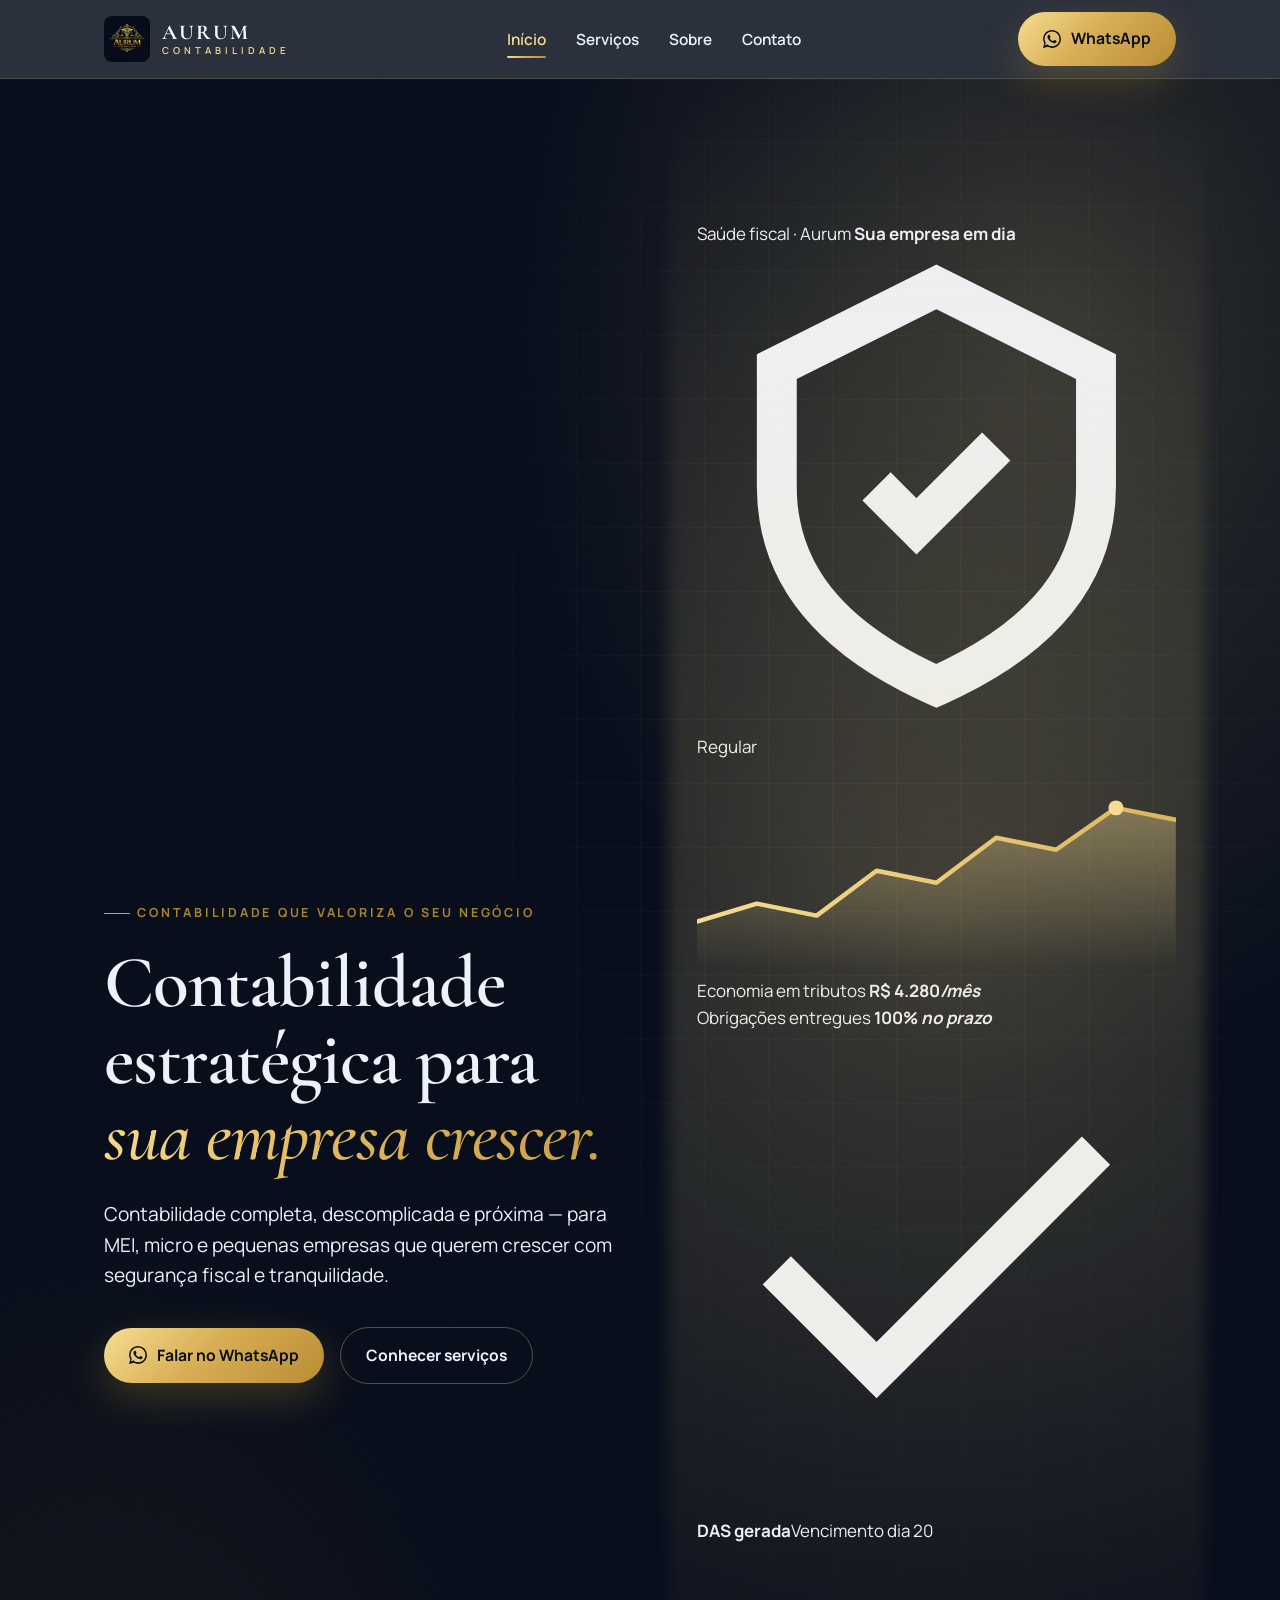
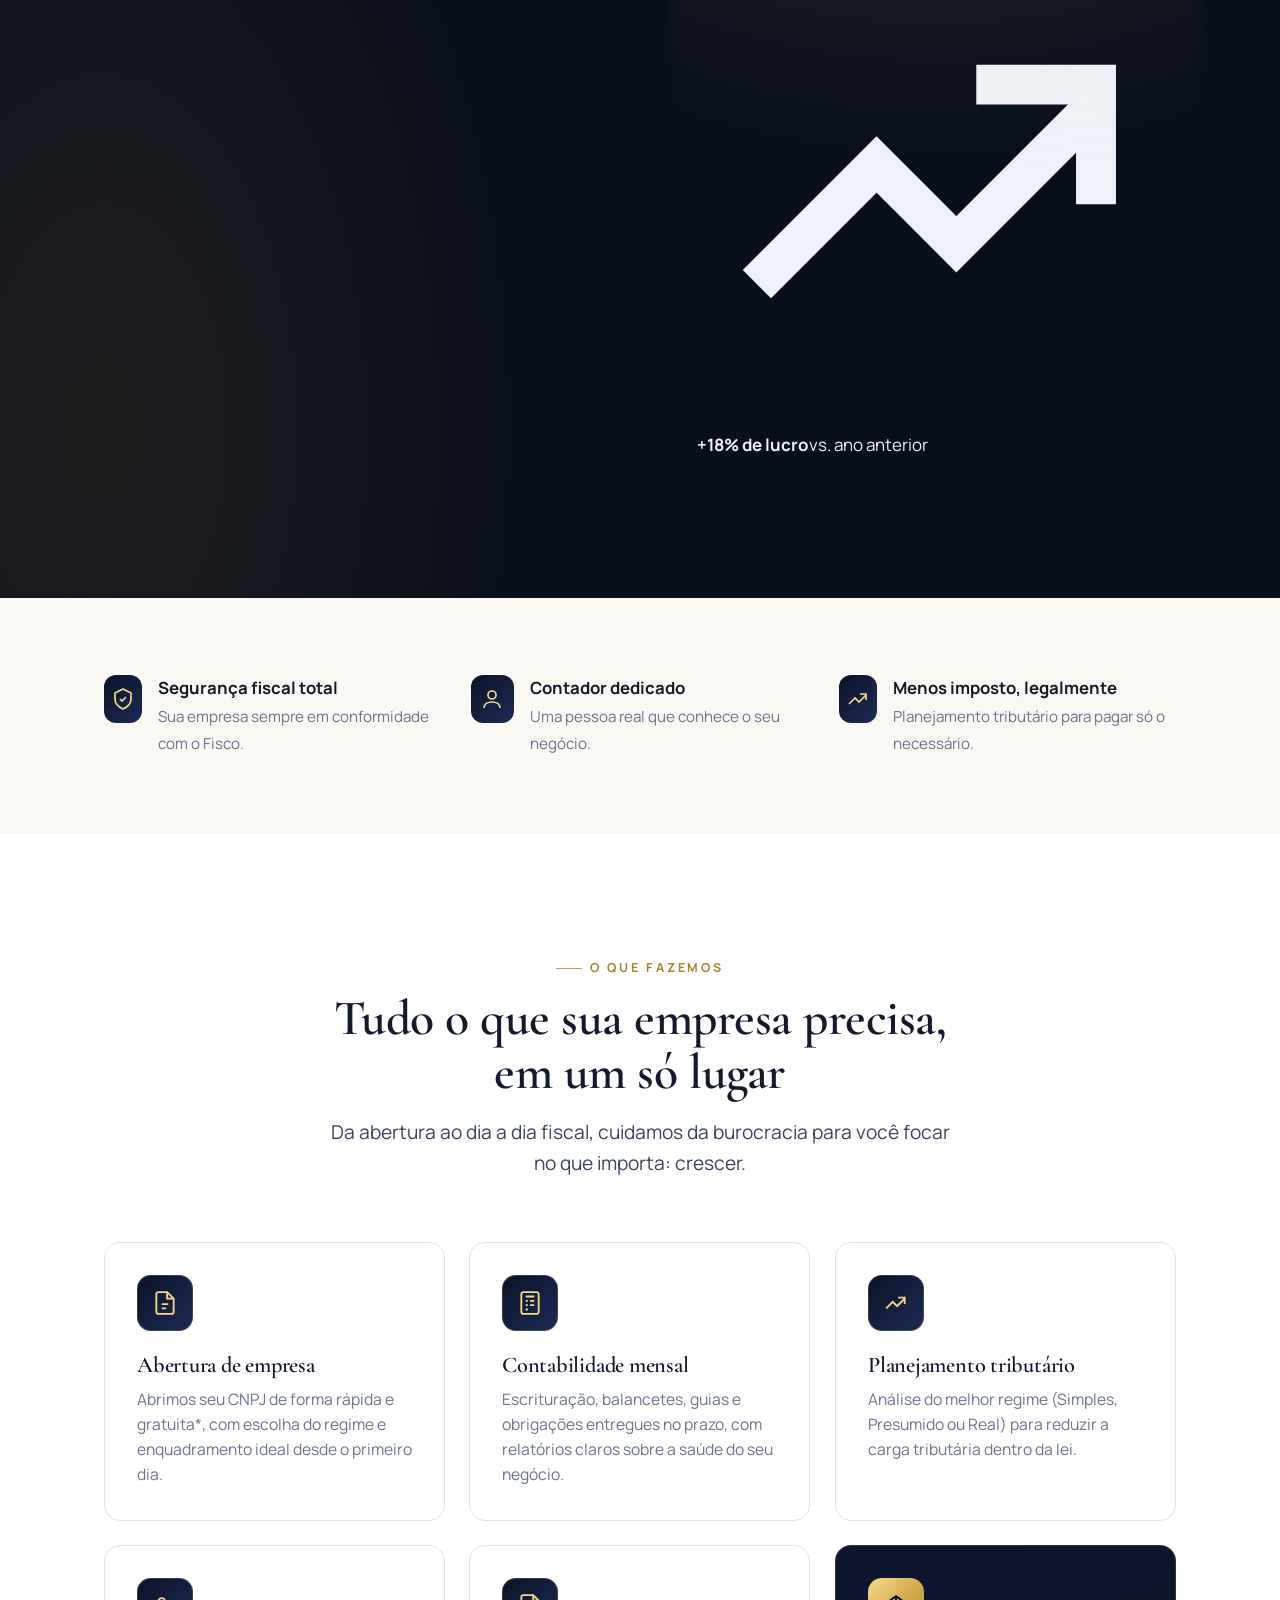
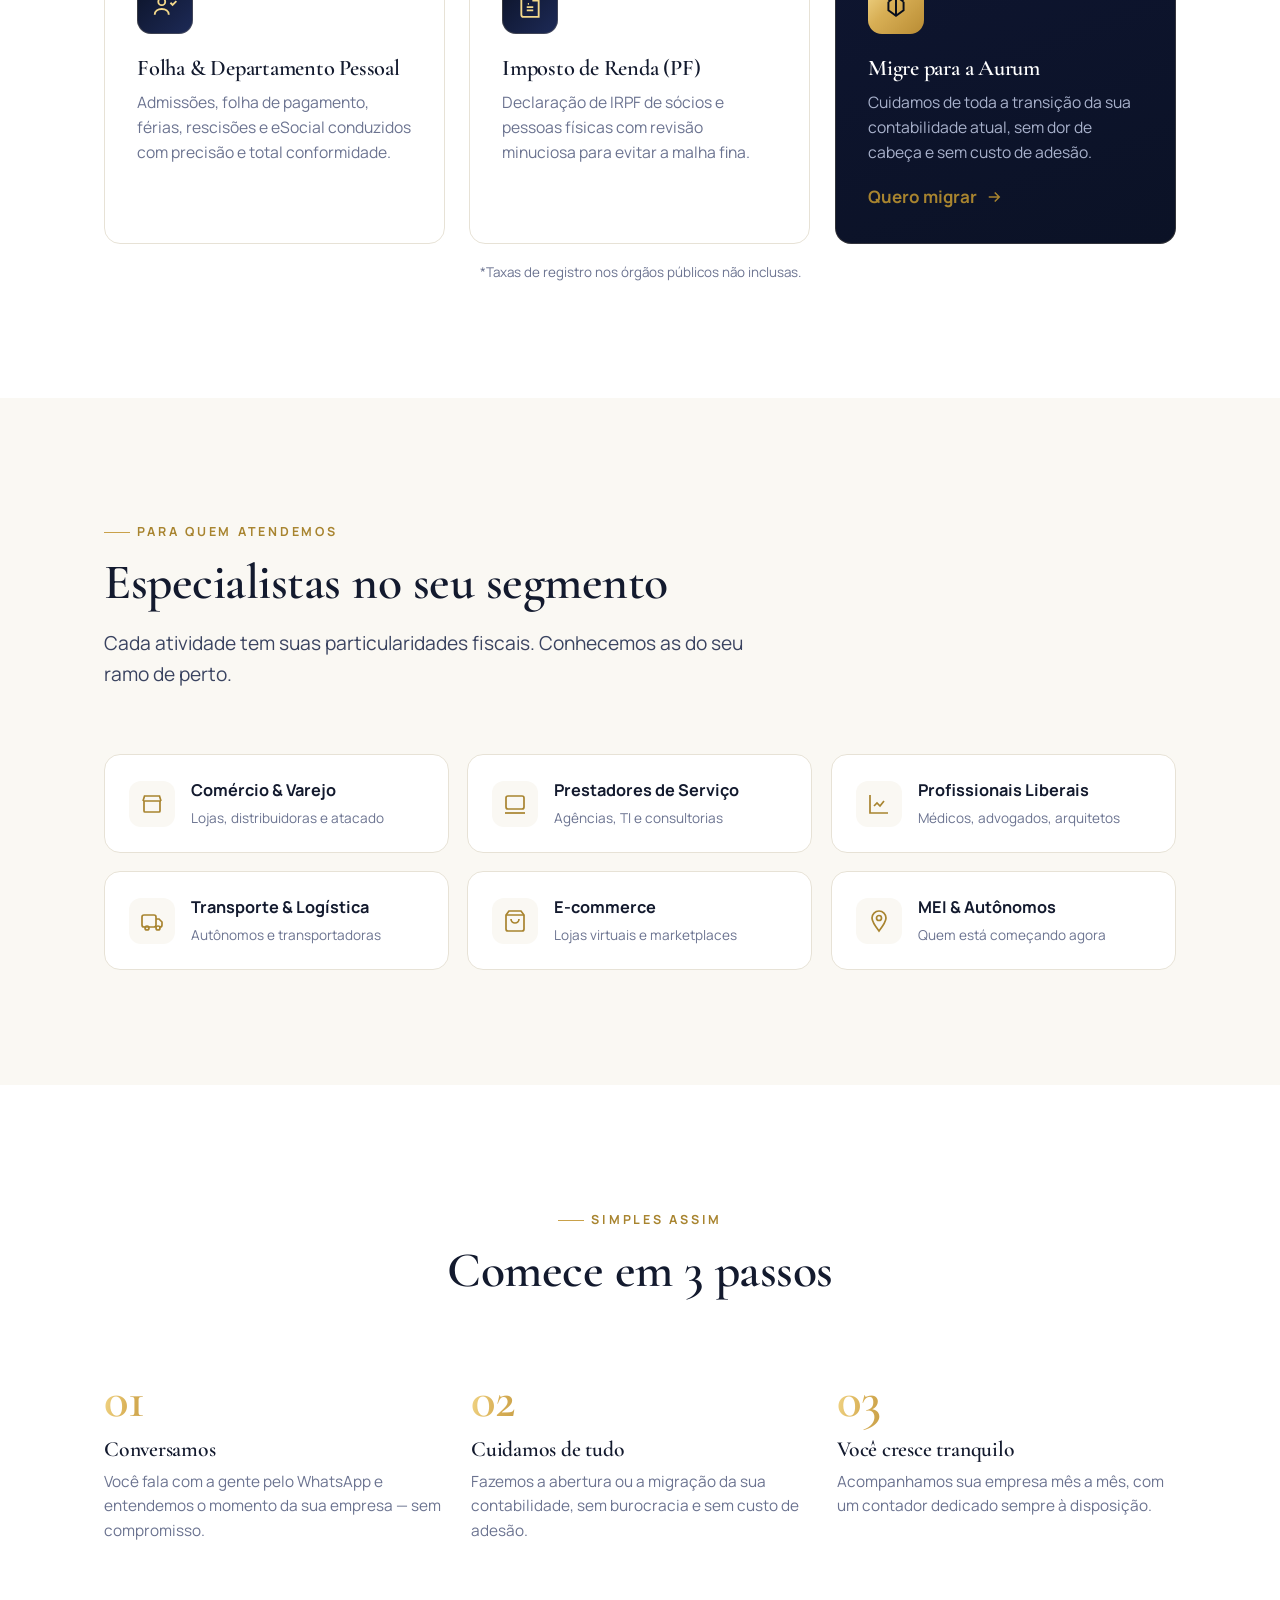
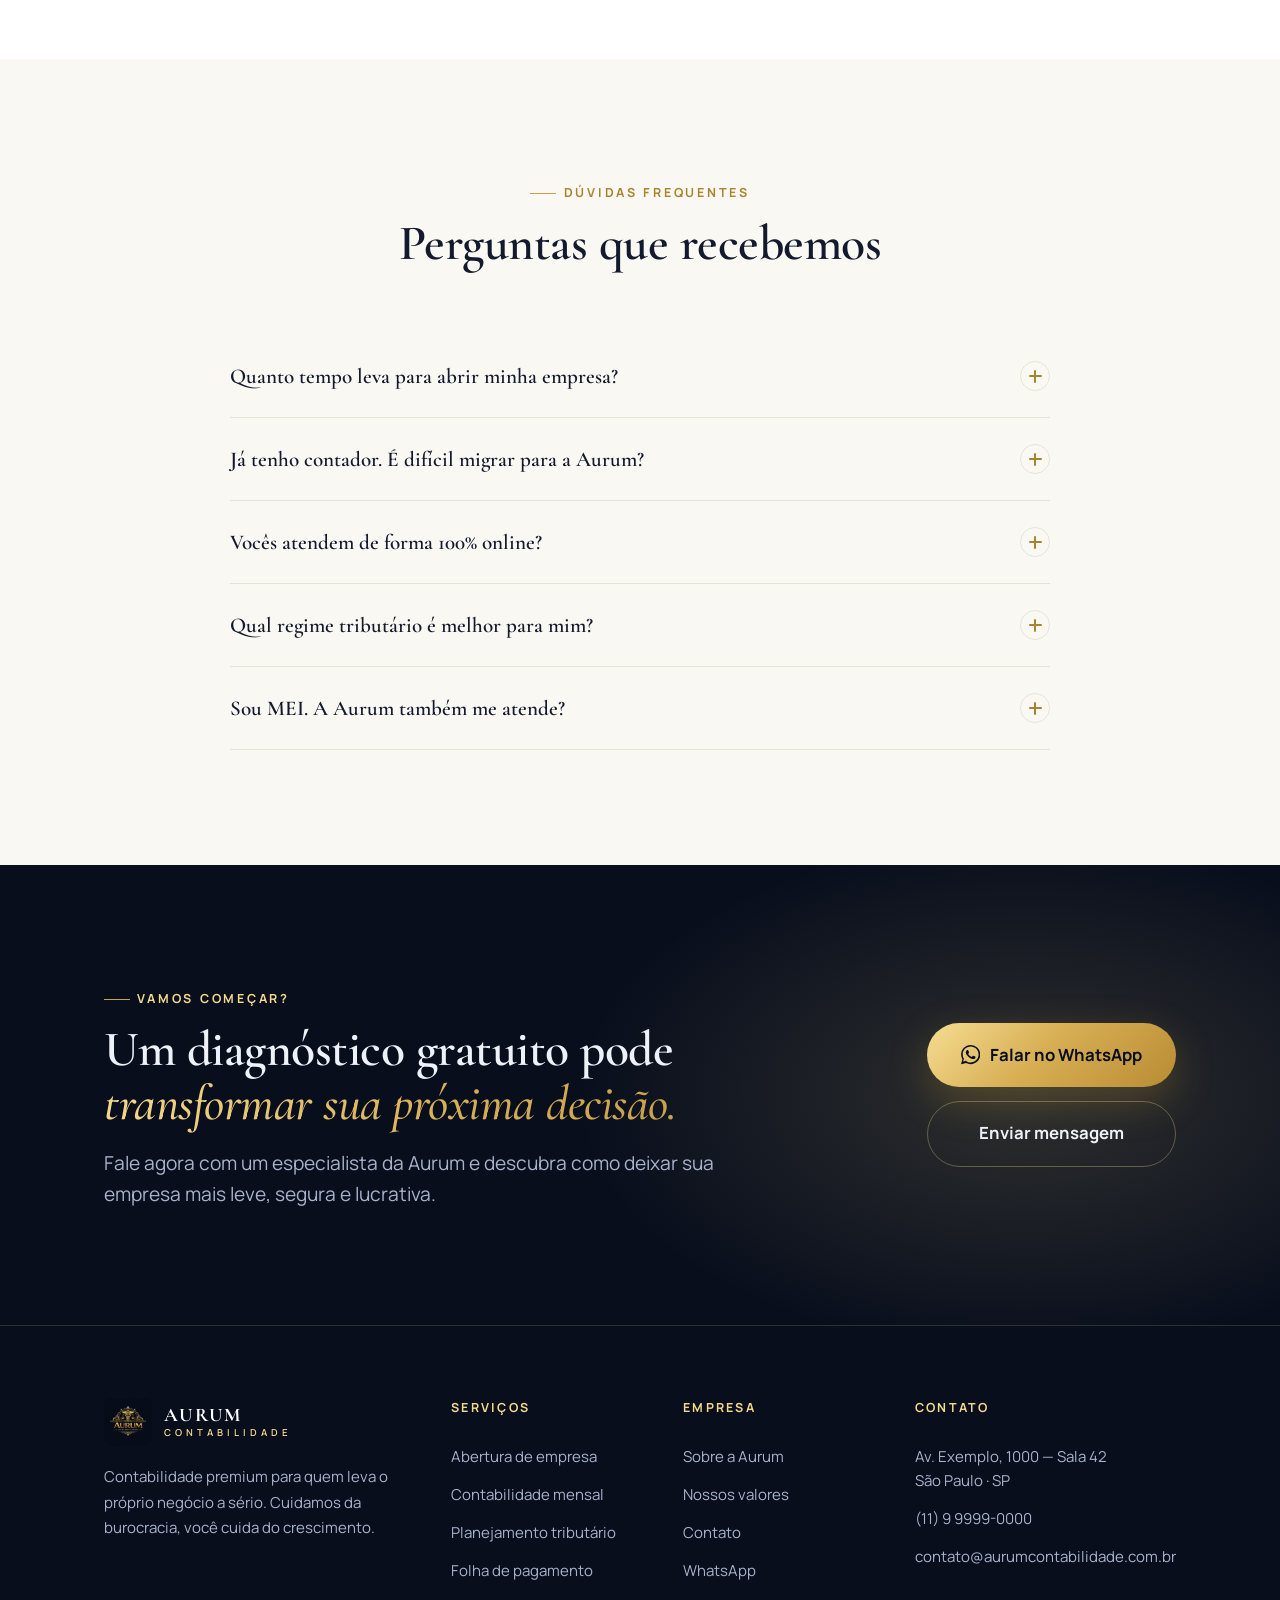
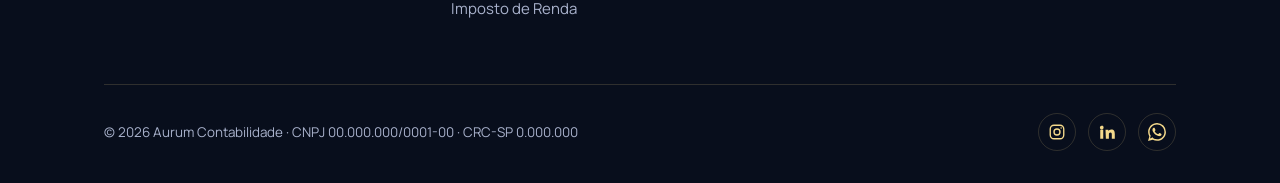
==== commit 6cead6ab: "Add files via upload" ====
--- a/index.html
+++ b/index.html
@@ -43,7 +43,7 @@
     <div class="hero-grid">
       <div class="hero-copy reveal">
         <span class="eyebrow">Contabilidade que valoriza o seu negócio</span>
-        <h1 class="display">Sua empresa em ordem,<br><span class="gold-text serif-em">do ouro ao centavo.</span></h1>
+        <h1 class="display">Contabilidade estratégica para<br><span class="gold-text serif-em">sua empresa crescer.</span></h1>
         <p class="lead">Contabilidade completa, descomplicada e próxima — para MEI, micro e pequenas empresas que querem crescer com segurança fiscal e tranquilidade.</p>
         <div class="hero-actions">
           <a href="https://wa.me/5511999990000?text=Ol%C3%A1!%20Quero%20um%20diagn%C3%B3stico%20gratuito%20da%20Aurum." class="btn btn-gold" target="_blank" rel="noopener">
@@ -55,8 +55,54 @@
       </div>
       <div class="hero-visual reveal d2">
         <div class="glow"></div>
-        <div class="ph on-dark" style="height: clamp(340px, 56vh, 560px);">
-          <span class="ph-label">[ imagem · equipe / painel financeiro 1200×1500 ]</span>
+        <div class="hero-panel">
+          <div class="hp-card hp-main">
+            <div class="hp-head">
+              <div>
+                <span class="hp-label">Saúde fiscal · Aurum</span>
+                <strong class="hp-title">Sua empresa em dia</strong>
+              </div>
+              <span class="hp-badge">
+                <svg viewBox="0 0 24 24" fill="none" stroke="currentColor" stroke-width="2"><path d="M12 2l8 4v6c0 5-3.5 8-8 10-4.5-2-8-5-8-10V6l8-4z"/><path d="M9 12l2 2 4-4"/></svg>
+                Regular
+              </span>
+            </div>
+            <div class="hp-chart">
+              <svg viewBox="0 0 320 140" preserveAspectRatio="none" aria-hidden="true">
+                <defs>
+                  <linearGradient id="hpFill" x1="0" y1="0" x2="0" y2="1">
+                    <stop offset="0%" stop-color="rgba(244,217,139,.40)"/>
+                    <stop offset="100%" stop-color="rgba(244,217,139,0)"/>
+                  </linearGradient>
+                  <linearGradient id="hpLine" x1="0" y1="0" x2="1" y2="0">
+                    <stop offset="0%" stop-color="#f6dd92"/>
+                    <stop offset="100%" stop-color="#d8af55"/>
+                  </linearGradient>
+                </defs>
+                <path class="hp-area" d="M0,108 L40,96 L80,104 L120,74 L160,82 L200,52 L240,60 L280,32 L320,40 L320,140 L0,140 Z" fill="url(#hpFill)"/>
+                <path class="hp-stroke" pathLength="1" d="M0,108 L40,96 L80,104 L120,74 L160,82 L200,52 L240,60 L280,32 L320,40" fill="none" stroke="url(#hpLine)" stroke-width="3" stroke-linecap="round" stroke-linejoin="round"/>
+                <circle class="hp-dot" cx="280" cy="32" r="5" fill="#f6dd92"/>
+              </svg>
+            </div>
+            <div class="hp-metrics">
+              <div class="hp-metric">
+                <span>Economia em tributos</span>
+                <strong>R$ 4.280<i>/mês</i></strong>
+              </div>
+              <div class="hp-metric">
+                <span>Obrigações entregues</span>
+                <strong>100%<i> no prazo</i></strong>
+              </div>
+            </div>
+          </div>
+          <div class="hp-card hp-pill hp-pill-1">
+            <span class="hp-ico"><svg viewBox="0 0 24 24" fill="none" stroke="currentColor" stroke-width="2"><path d="M20 6L9 17l-5-5"/></svg></span>
+            <div><strong>DAS gerada</strong><span>Vencimento dia 20</span></div>
+          </div>
+          <div class="hp-card hp-pill hp-pill-2">
+            <span class="hp-ico"><svg viewBox="0 0 24 24" fill="none" stroke="currentColor" stroke-width="2"><path d="M3 17l6-6 4 4 7-7"/><path d="M14 7h6v6"/></svg></span>
+            <div><strong>+18% de lucro</strong><span>vs. ano anterior</span></div>
+          </div>
         </div>
       </div>
     </div>
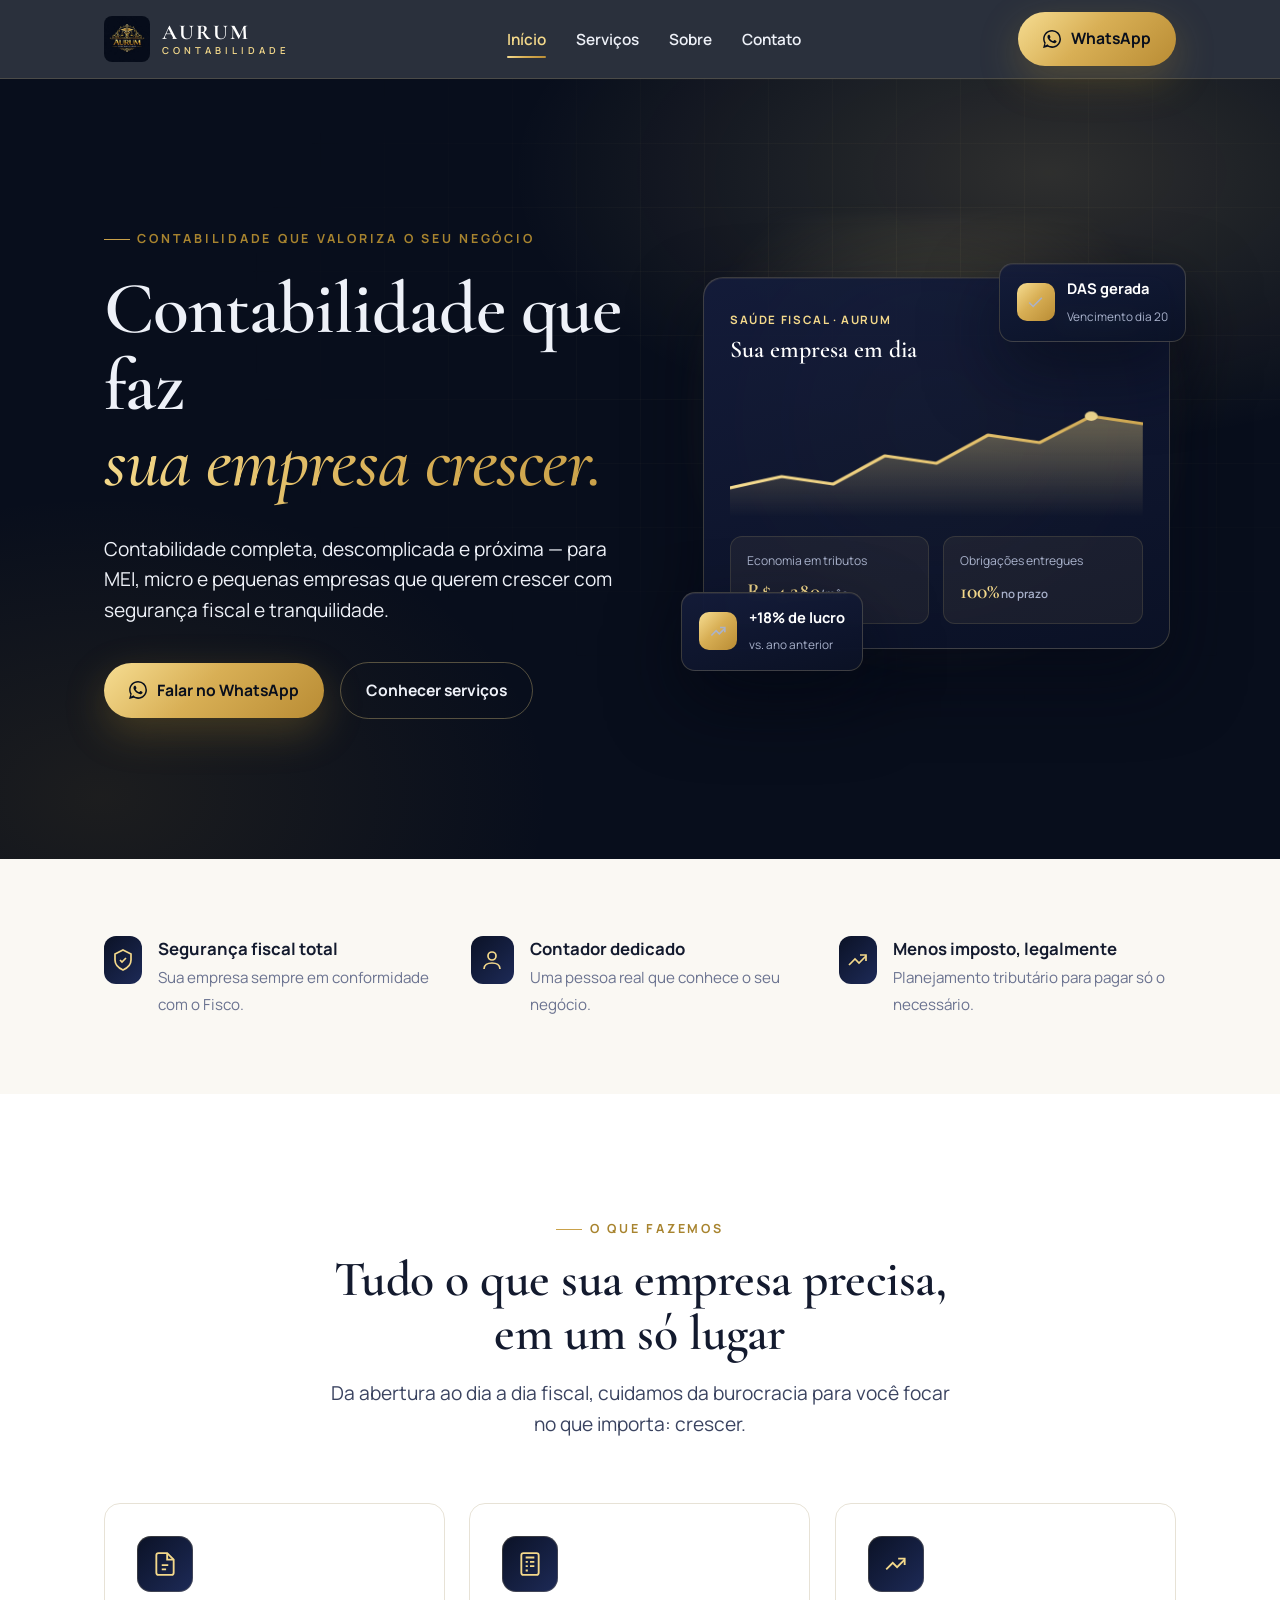
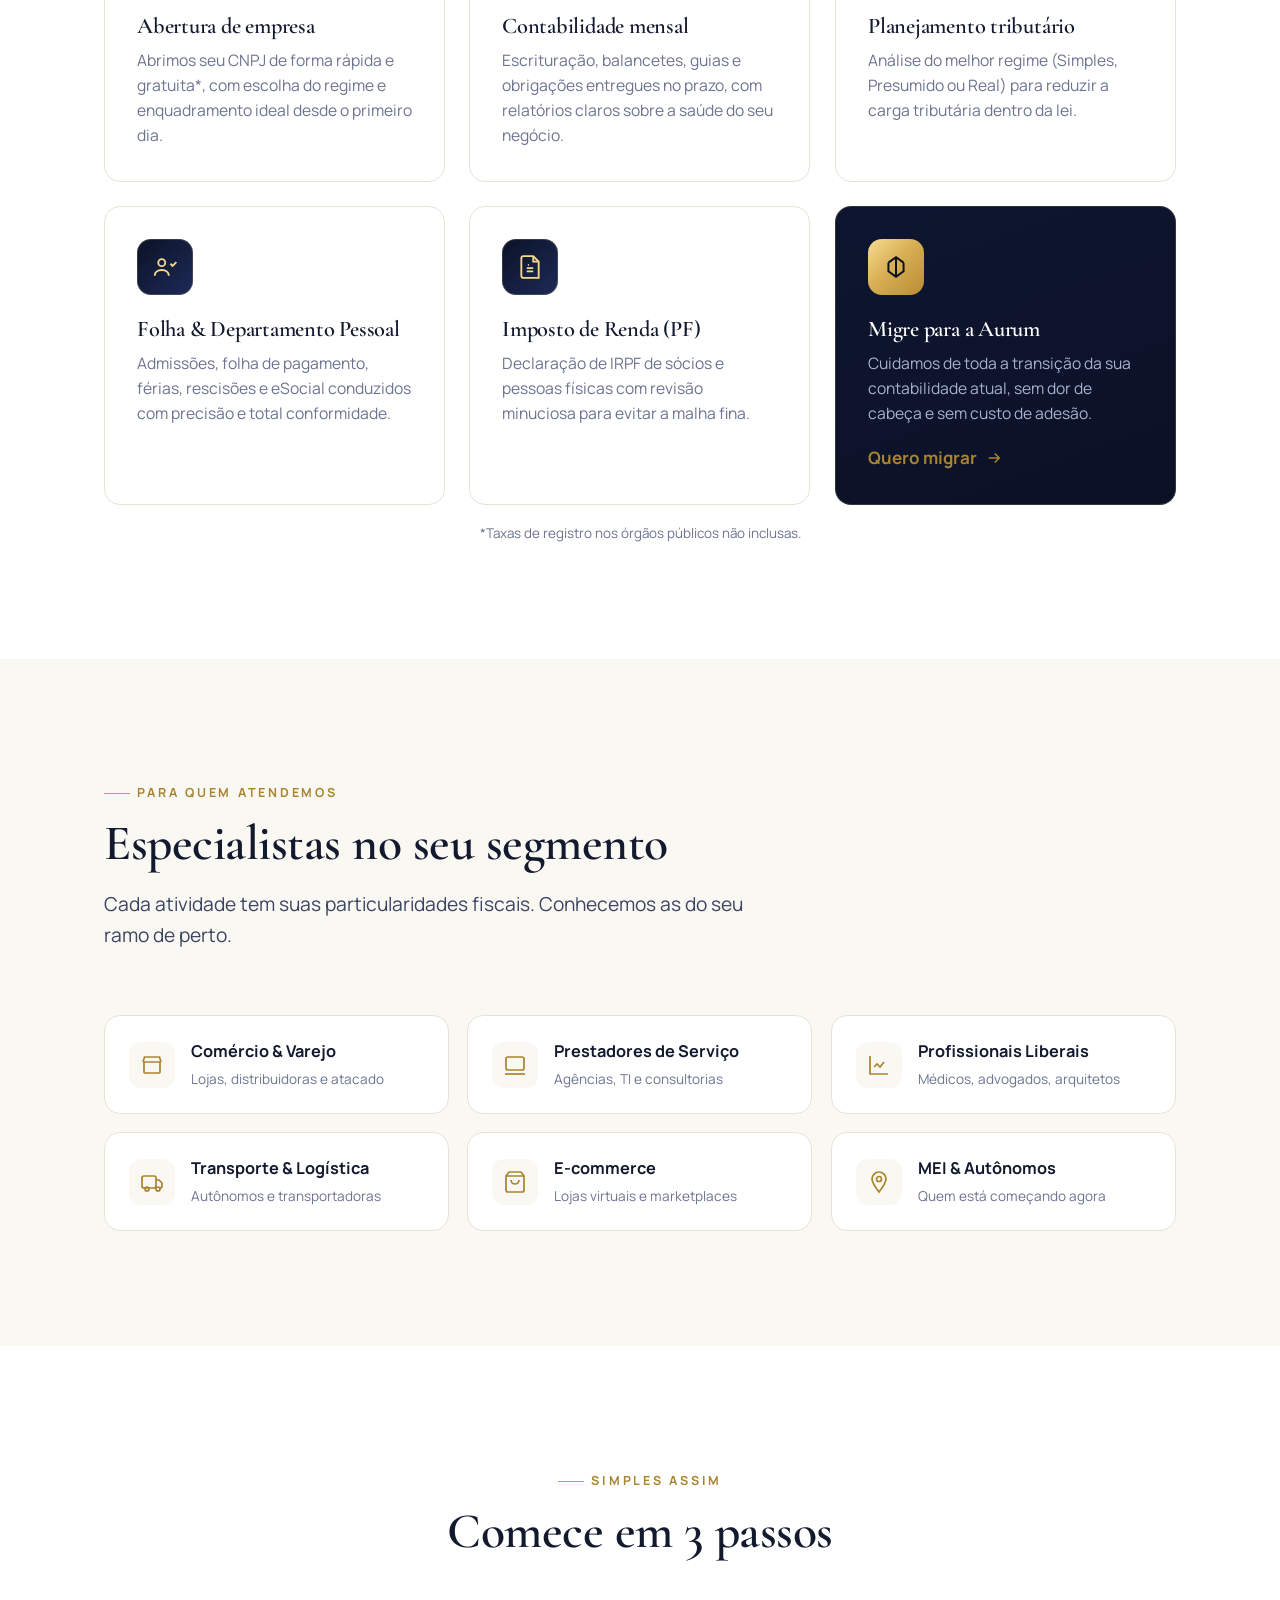
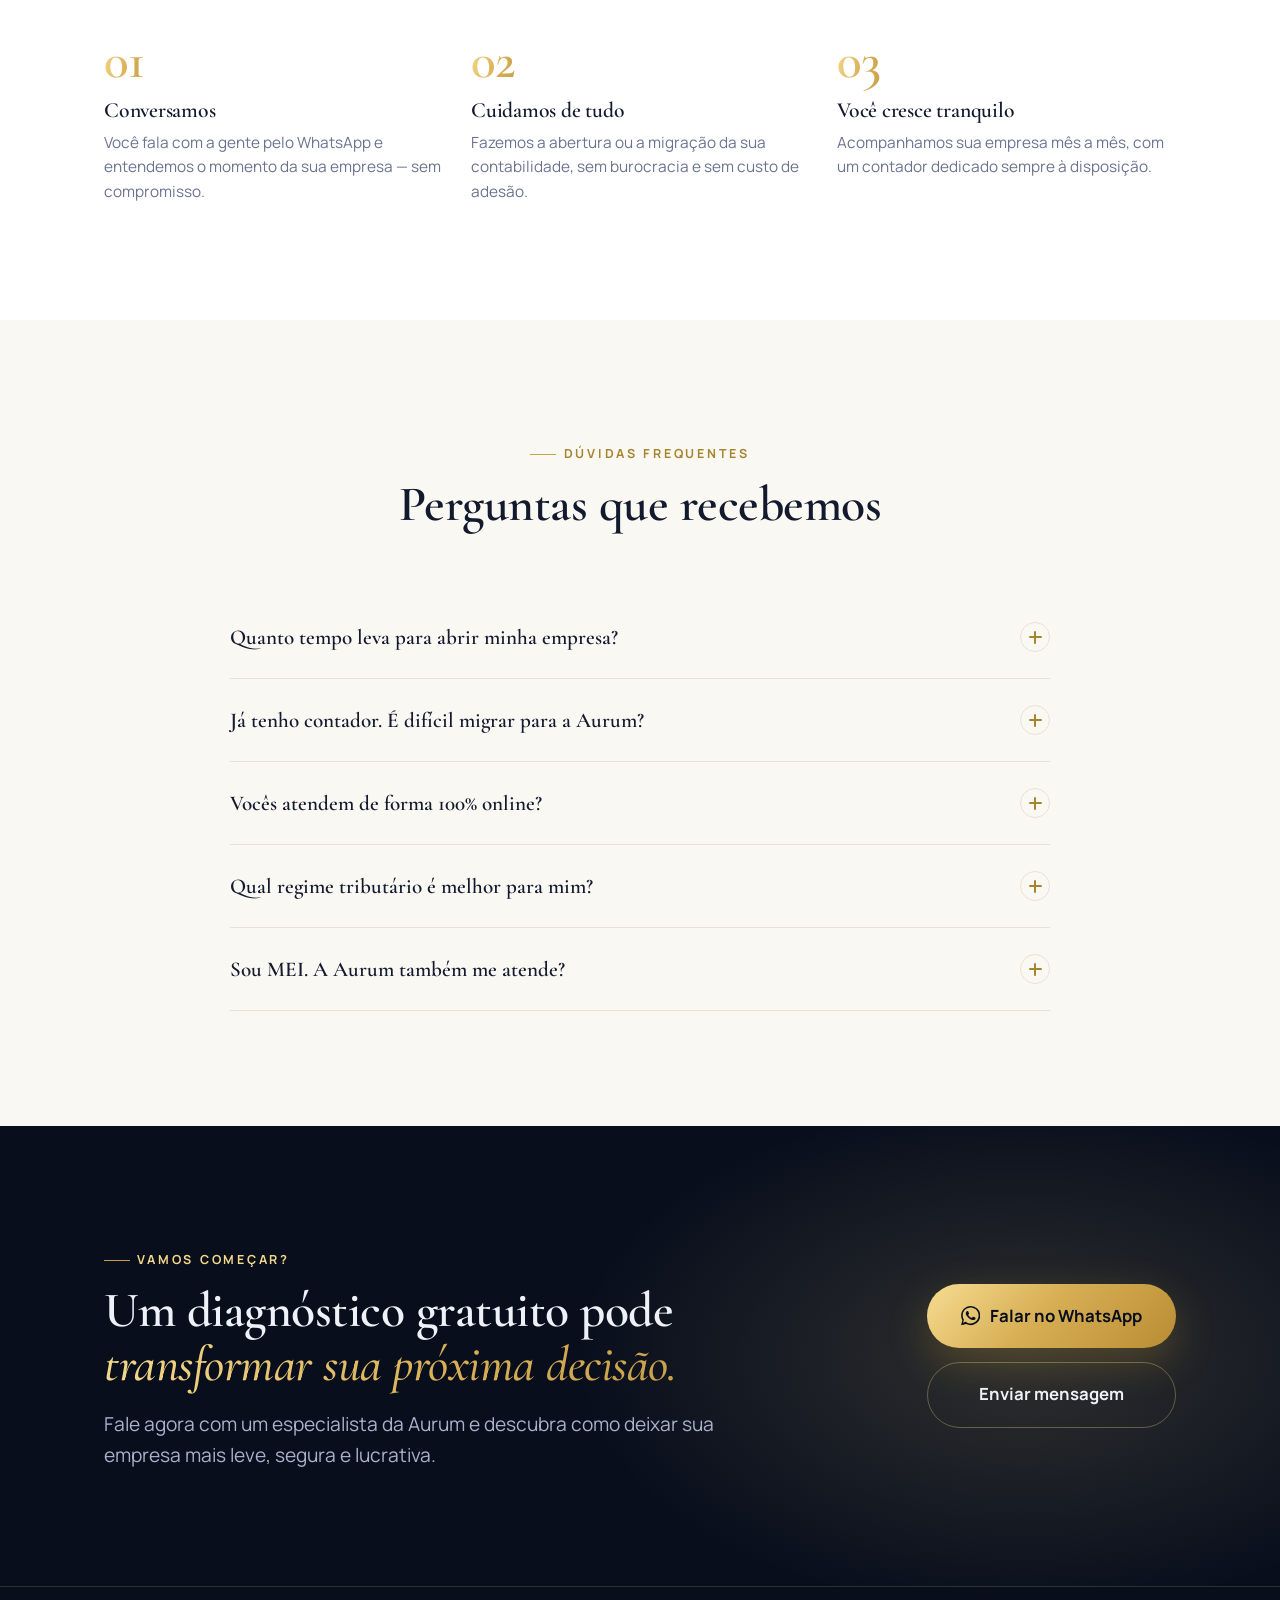
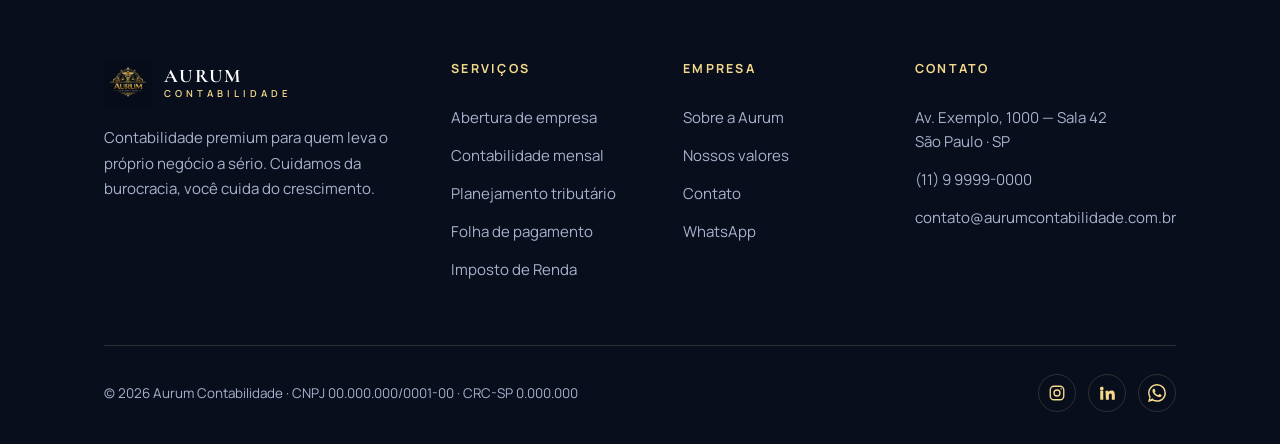
==== commit f2b35a6f: "Add files via upload" ====
--- a/index.html
+++ b/index.html
@@ -14,7 +14,7 @@
   <div class="wrap">
     <nav class="nav" aria-label="Navegação principal">
       <a href="index.html" class="brand" aria-label="Aurum Contabilidade — Início">
-        <img src="assets/logo-aurum.jpeg" alt="Logo Aurum Contabilidade" />
+        <img src="logo-aurum.jpeg" alt="Logo Aurum Contabilidade" />
         <span class="brand-txt">
           <span class="b1">AURUM</span>
           <span class="b2">CONTABILIDADE</span>
@@ -43,7 +43,7 @@
     <div class="hero-grid">
       <div class="hero-copy reveal">
         <span class="eyebrow">Contabilidade que valoriza o seu negócio</span>
-        <h1 class="display">Contabilidade estratégica para<br><span class="gold-text serif-em">sua empresa crescer.</span></h1>
+        <h1 class="display">Contabilidade que faz<br><span class="gold-text serif-em">sua empresa crescer.</span></h1>
         <p class="lead">Contabilidade completa, descomplicada e próxima — para MEI, micro e pequenas empresas que querem crescer com segurança fiscal e tranquilidade.</p>
         <div class="hero-actions">
           <a href="https://wa.me/5511999990000?text=Ol%C3%A1!%20Quero%20um%20diagn%C3%B3stico%20gratuito%20da%20Aurum." class="btn btn-gold" target="_blank" rel="noopener">
@@ -259,7 +259,7 @@
     <div class="footer-grid">
       <div class="footer-about">
         <a href="index.html" class="brand">
-          <img src="assets/logo-aurum.jpeg" alt="Logo Aurum Contabilidade" style="height:48px;width:48px;object-fit:cover;border-radius:8px;" />
+          <img src="logo-aurum.jpeg" alt="Logo Aurum Contabilidade" style="height:48px;width:48px;object-fit:cover;border-radius:8px;" />
           <span class="brand-txt"><span class="b1">AURUM</span><span class="b2">CONTABILIDADE</span></span>
         </a>
         <p>Contabilidade premium para quem leva o próprio negócio a sério. Cuidamos da burocracia, você cuida do crescimento.</p>
--- a/styles.css
+++ b/styles.css
@@ -232,7 +232,7 @@
 }
 .hero .wrap { position: relative; z-index: 2; }
 .hero-grid { display: grid; grid-template-columns: 1.05fr 0.95fr; gap: clamp(40px, 5vw, 80px); align-items: center; }
-.hero h1 { margin: 22px 0 0; }
+.hero h1 { margin: 22px 0 0; padding-bottom: 0.12em; }
 .hero .lead { margin: 24px 0 36px; color: #eef1f8; }
 .hero .btn-outline { color: #eef1f8; border-color: rgba(244,217,139,.32); }
 .hero .btn-outline:hover { border-color: var(--gold-300); color: var(--gold-300); }
@@ -245,6 +245,52 @@
 /* Decorative hero card */
 .hero-visual { position: relative; }
 .hero-visual .glow { position: absolute; inset: -10% -6%; background: radial-gradient(circle at 50% 40%, rgba(244,217,139,.22), transparent 65%); filter: blur(8px); }
+
+/* Hero illustrated finance panel */
+.hero-panel { position: relative; z-index: 2; padding: 18px 6px 30px; }
+.hp-card {
+  background: linear-gradient(165deg, rgba(20,28,58,.96), rgba(11,18,38,.96));
+  border: 1px solid rgba(244,217,139,.20);
+  border-radius: 20px;
+  box-shadow: 0 30px 70px rgba(5,9,20,.55), inset 0 1px 0 rgba(244,217,139,.08);
+  backdrop-filter: blur(4px);
+}
+.hp-main { padding: 26px 26px 24px; }
+.hp-head { display: flex; align-items: flex-start; justify-content: space-between; gap: 16px; }
+.hp-head .hp-label { font-size: .72rem; letter-spacing: .14em; text-transform: uppercase; color: var(--gold-300); font-weight: 700; }
+.hp-head .hp-title { display: block; margin-top: 6px; font-family: var(--font-serif); font-size: 1.5rem; font-weight: 600; color: #fff; line-height: 1.1; }
+.hp-badge {
+  display: inline-flex; align-items: center; gap: 6px; flex: none;
+  font-size: .76rem; font-weight: 700; color: #5fd39a;
+  padding: 6px 12px; border-radius: 100px;
+  background: rgba(95,211,154,.12); border: 1px solid rgba(95,211,154,.3);
+}
+.hp-badge svg { width: 14px; height: 14px; }
+.hp-chart { margin: 22px 0 4px; height: 132px; }
+.hp-chart svg { width: 100%; height: 100%; display: block; }
+.anim-ready .reveal.in .hp-stroke { stroke-dasharray: 1; stroke-dashoffset: 1; animation: hp-draw 1.6s ease .5s forwards; }
+.anim-ready .reveal.in .hp-area, .anim-ready .reveal.in .hp-dot { opacity: 0; animation: hp-fade .8s ease 1.4s forwards; }
+@keyframes hp-draw { to { stroke-dashoffset: 0; } }
+@keyframes hp-fade { to { opacity: 1; } }
+.hp-stroke { stroke-dasharray: none; pathLength: 1; }
+.hp-metrics { display: grid; grid-template-columns: 1fr 1fr; gap: 14px; margin-top: 18px; }
+.hp-metric { padding: 14px 16px; border-radius: 12px; background: rgba(244,217,139,.06); border: 1px solid rgba(244,217,139,.12); }
+.hp-metric span { font-size: .76rem; color: var(--on-dark-muted); display: block; }
+.hp-metric strong { font-family: var(--font-serif); font-size: 1.35rem; font-weight: 600; color: var(--gold-300); display: block; margin-top: 4px; }
+.hp-metric strong i { font-style: normal; font-family: var(--font-sans); font-size: .72rem; font-weight: 600; color: var(--on-dark-muted); }
+.hp-pill { position: absolute; display: flex; align-items: center; gap: 12px; padding: 13px 17px; border-radius: 14px; }
+.hp-pill strong { display: block; font-size: .92rem; color: #fff; font-weight: 700; }
+.hp-pill span { font-size: .74rem; color: var(--on-dark-muted); }
+.hp-ico { flex: none; width: 38px; height: 38px; border-radius: 10px; display: grid; place-items: center; background: var(--gold-grad); color: var(--navy-950); }
+.hp-ico svg { width: 19px; height: 19px; }
+.hp-pill-1 { top: 4px; right: -10px; animation: hp-float 5s ease-in-out infinite; }
+.hp-pill-2 { bottom: 8px; left: -16px; animation: hp-float 5.5s ease-in-out .6s infinite; }
+@keyframes hp-float { 0%,100% { transform: translateY(0); } 50% { transform: translateY(-9px); } }
+@media (prefers-reduced-motion: reduce) { .hp-pill-1, .hp-pill-2 { animation: none; } }
+@media (max-width: 760px) {
+  .hp-pill-1 { right: 2px; }
+  .hp-pill-2 { left: 2px; }
+}
 
 /* ---------- Placeholder media ---------- */
 .ph {
